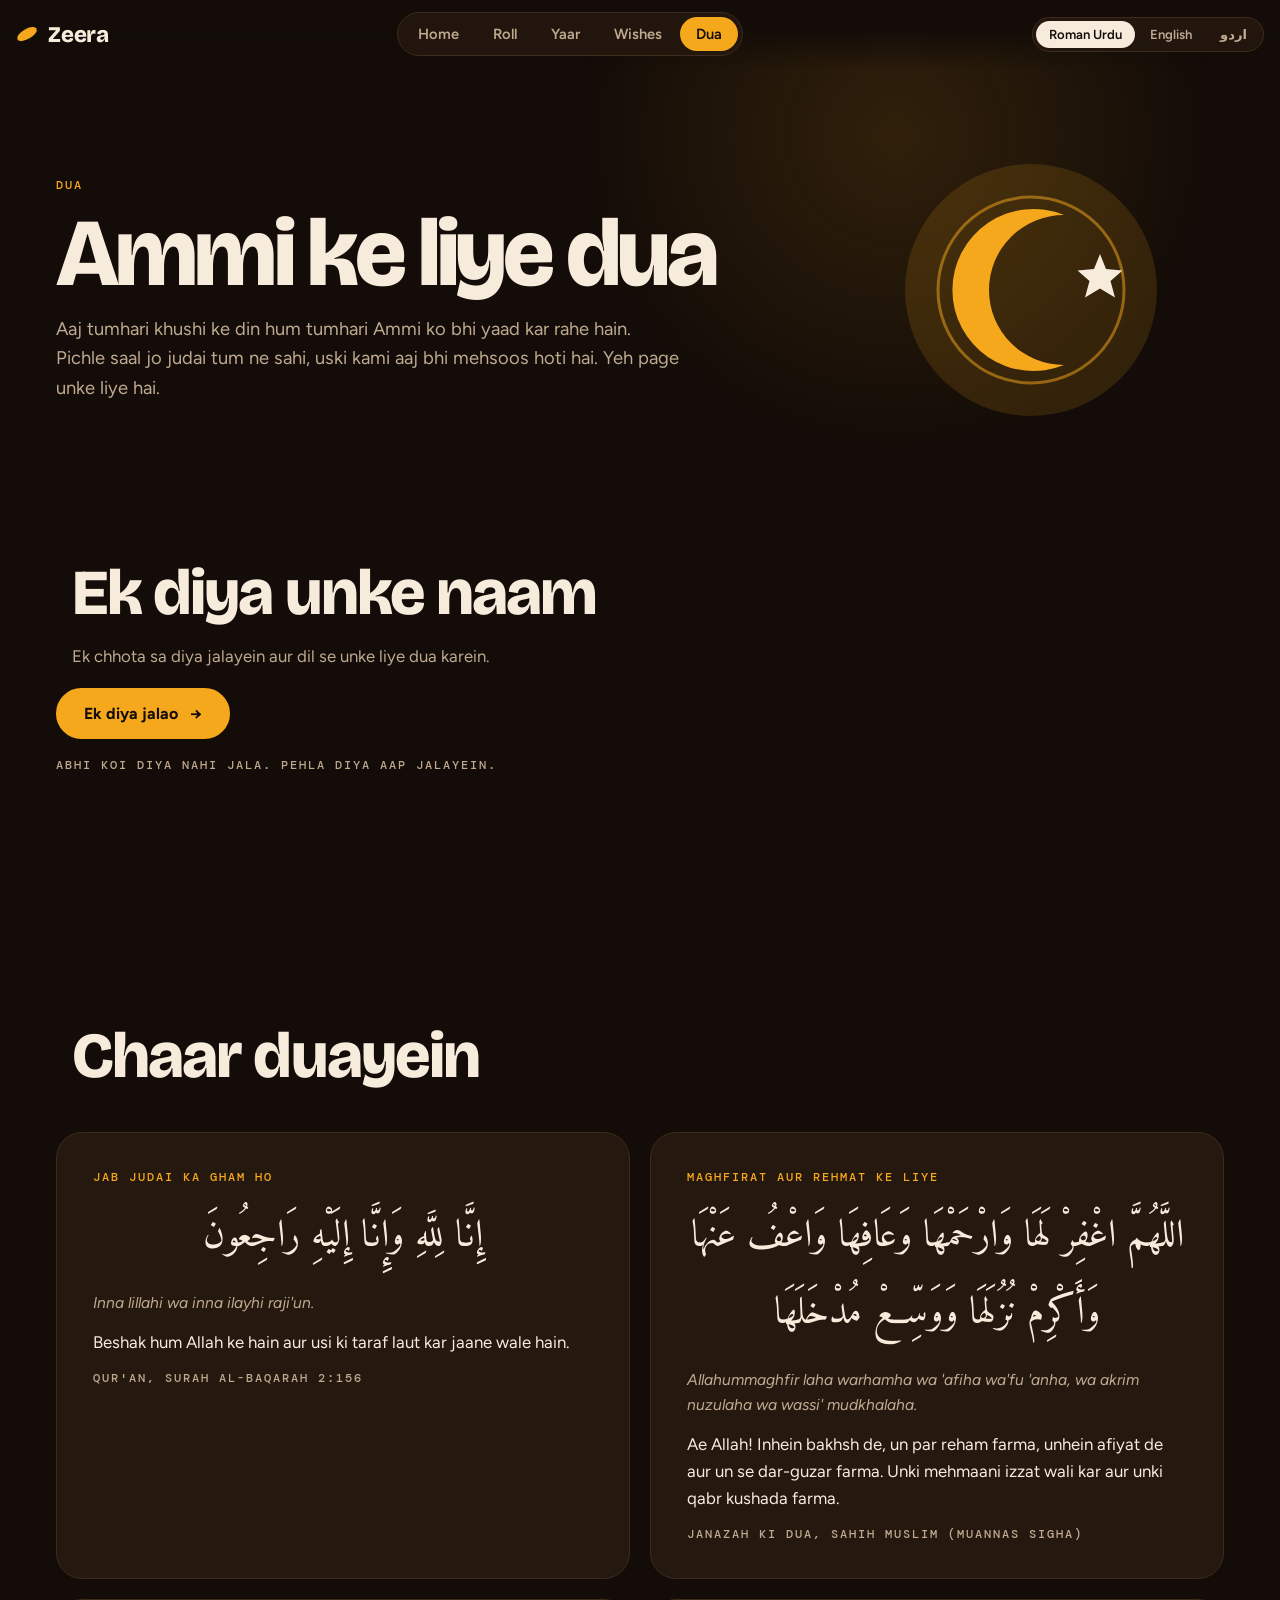
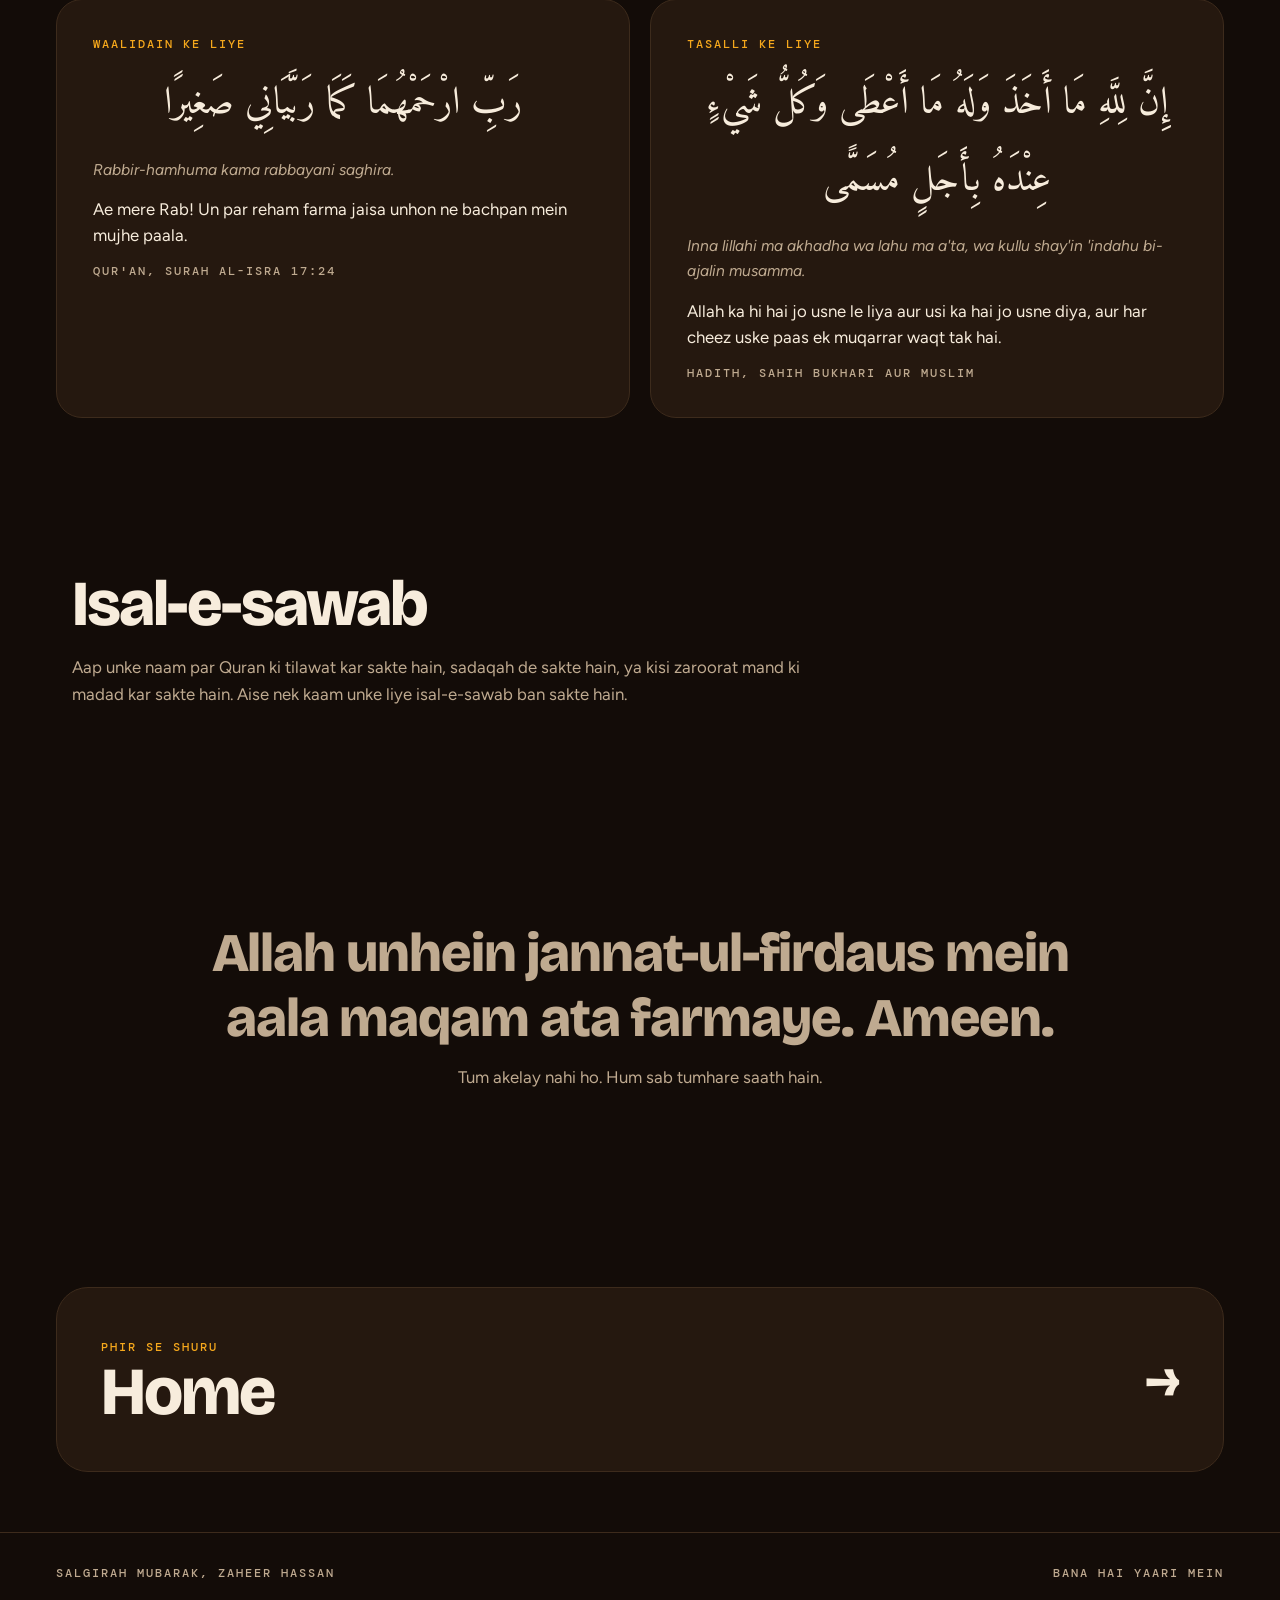
==== dua.html @ 8471dfb6 "initial commit" ====
<!doctype html>
<html lang="ur-Latn" dir="ltr">
<head>
<meta charset="utf-8">
<meta name="viewport" content="width=device-width, initial-scale=1, viewport-fit=cover">
<title>A Prayer for Ammi | Zeera Birthday</title>
<link rel="stylesheet" href="https://fonts.googleapis.com/css2?family=Amiri:wght@400;700&family=Bricolage+Grotesque:wght@500;700;800&family=Caveat:wght@500;700&family=DM+Mono:wght@400;500&family=Figtree:wght@400;500;700&family=Noto+Nastaliq+Urdu:wght@400;500;700&display=swap">
<link rel="stylesheet" href="style.css">
</head>
<body>
<div class="page"><div class="glow" aria-hidden="true"></div><div class="curtain" aria-hidden="true"><i class="bar b1" style="--k:0"></i><i class="bar b2" style="--k:1"></i><i class="bar b3" style="--k:2"></i><i class="bar b4" style="--k:3"></i></div><header class="nav"><a class="brand" href="index.html"><i class="seed"></i><span data-i18n="brand">Zeera</span></a><nav class="links" aria-label="Pages"><a href="index.html" data-i18n="n.home">Home</a><a href="gallery.html" data-i18n="n.roll">Roll</a><a href="yaar.html" data-i18n="n.yaar">Yaar</a><a href="wishes.html" data-i18n="n.wishes">Wishes</a><a href="dua.html" aria-current="page" data-i18n="n.dua">Dua</a></nav><div class="lang" role="group" aria-label="Language"><button type="button" data-lang="rm" aria-pressed="true">Roman Urdu</button><button type="button" data-lang="en" aria-pressed="false">English</button><button type="button" data-lang="ur" lang="ur" aria-pressed="false">اردو</button></div></header>
<main>
<div class="in">
  <div class="phead"><div class="dua-head">
    <div class="dua-text">
      <span class="mono kicker fu" data-i18n="d.kicker" style="--d:0">Dua</span><h1 class="title" data-i18n="d.title" data-split>Ammi ke liye dua</h1><p class="lede fu" data-i18n="d.lede" style="--d:400">Aaj tumhari khushi ke din hum tumhari Ammi ko bhi yaad kar rahe hain. Pichle saal jo judai tum ne sahi, uski kami aaj bhi mehsoos hoti hai. Yeh page unke liye hai.</p>
    </div>
    <svg class="dua-art" viewBox="0 0 200 200" aria-hidden="true"><circle class="halo" cx="100" cy="100" r="84" fill="rgba(246,168,28,.14)"/><circle cx="100" cy="100" r="62" fill="none" stroke="#f6a81c" stroke-width="2" opacity=".5"/><path d="M122 50 A54 54 0 1 0 122 150 A42 42 0 1 1 122 50 Z" fill="#f6a81c"/><path d="M146 76 l4 10 11 1 -8 7 3 11 -10 -6 -10 6 3 -11 -8 -7 11 -1z" fill="#f7ecdc"/></svg>
  </div></div>
</div>

<section class="sec"><div class="in">
  <div class="light-box">
    <h2 class="h2 rv" data-i18n="d.lh">Ek diya unke naam</h2><p data-i18n="d.lp" class="rv">Ek chhota sa diya jalayein aur dil se unke liye dua karein.</p>
    <button class="btn pri" id="diyaBtn" type="button" data-magnet><span data-i18n="d.btn">Ek diya jalao</span> <span class="arr">&rarr;</span></button>
    <p class="mono dcount" id="diyaCount" aria-live="polite">Abhi koi diya nahi jala. Pehla diya aap jalayein.</p>
    <div class="diyas" id="diyas"></div>
  </div>
</div></section>

<section class="sec"><div class="in">
  <div class="sec-head"><h2 class="h2 rv" data-i18n="d.dh">Chaar duayein</h2></div>
  <div class="dgrid"><article class="dcard rv"><span class="mono kicker" data-i18n="d.c1t">Jab judai ka gham ho</span><p class="arabic" lang="ar" dir="rtl">إِنَّا لِلَّهِ وَإِنَّا إِلَيْهِ رَاجِعُونَ</p><p class="translit">Inna lillahi wa inna ilayhi raji'un.</p><p class="meaning" data-i18n="d.c1m">Beshak hum Allah ke hain aur usi ki taraf laut kar jaane wale hain.</p><span class="mono src" data-i18n="d.c1s">Qur'an, Surah al-Baqarah 2:156</span></article><article class="dcard rv"><span class="mono kicker" data-i18n="d.c2t">Maghfirat aur rehmat ke liye</span><p class="arabic" lang="ar" dir="rtl">اللَّهُمَّ اغْفِرْ لَهَا وَارْحَمْهَا وَعَافِهَا وَاعْفُ عَنْهَا وَأَكْرِمْ نُزُلَهَا وَوَسِّعْ مُدْخَلَهَا</p><p class="translit">Allahummaghfir laha warhamha wa 'afiha wa'fu 'anha, wa akrim nuzulaha wa wassi' mudkhalaha.</p><p class="meaning" data-i18n="d.c2m">Ae Allah! Inhein bakhsh de, un par reham farma, unhein afiyat de aur un se dar-guzar farma. Unki mehmaani izzat wali kar aur unki qabr kushada farma.</p><span class="mono src" data-i18n="d.c2s">Janazah ki dua, Sahih Muslim (muannas sigha)</span></article><article class="dcard rv"><span class="mono kicker" data-i18n="d.c3t">Waalidain ke liye</span><p class="arabic" lang="ar" dir="rtl">رَبِّ ارْحَمْهُمَا كَمَا رَبَّيَانِي صَغِيرًا</p><p class="translit">Rabbir-hamhuma kama rabbayani saghira.</p><p class="meaning" data-i18n="d.c3m">Ae mere Rab! Un par reham farma jaisa unhon ne bachpan mein mujhe paala.</p><span class="mono src" data-i18n="d.c3s">Qur'an, Surah al-Isra 17:24</span></article><article class="dcard rv"><span class="mono kicker" data-i18n="d.c4t">Tasalli ke liye</span><p class="arabic" lang="ar" dir="rtl">إِنَّ لِلَّهِ مَا أَخَذَ وَلَهُ مَا أَعْطَى وَكُلُّ شَيْءٍ عِنْدَهُ بِأَجَلٍ مُسَمًّى</p><p class="translit">Inna lillahi ma akhadha wa lahu ma a'ta, wa kullu shay'in 'indahu bi-ajalin musamma.</p><p class="meaning" data-i18n="d.c4m">Allah ka hi hai jo usne le liya aur usi ka hai jo usne diya, aur har cheez uske paas ek muqarrar waqt tak hai.</p><span class="mono src" data-i18n="d.c4s">Hadith, Sahih Bukhari aur Muslim</span></article></div>
</div></section>

<section class="sec"><div class="in">
  <div class="light-box"><h2 class="h2 rv" data-i18n="d.ih">Isal-e-sawab</h2><p class="rv" data-i18n="d.ip">Aap unke naam par Quran ki tilawat kar sakte hain, sadaqah de sakte hain, ya kisi zaroorat mand ki madad kar sakte hain. Aise nek kaam unke liye isal-e-sawab ban sakte hain.</p></div>
</div></section>

<section class="sec"><div class="in"><div class="closing rv"><p class="big2" data-i18n="d.final">Allah unhein jannat-ul-firdaus mein aala maqam ata farmaye. Ameen.</p><p data-i18n="d.alone">Tum akelay nahi ho. Hum sab tumhare saath hain.</p></div></div></section>
<div class="in"><a class="next rv" href="index.html"><span><span class="mono" data-i18n="next.again">Phir se shuru</span><b data-i18n="n.home">Home</b></span><i aria-hidden="true">&rarr;</i></a></div>
</main>
<footer class="foot"><div class="in mono"><span data-i18n="foot.l">Salgirah mubarak, Zaheer Hassan</span><span data-i18n="foot.r">Bana hai yaari mein</span></div></footer></div>
<script src="i18n.js"></script>
<script src="script.js"></script>
</body>
</html>
---- style.css ----
/* Zeera birthday site. Concept: a spice-market night (Zeera means cumin).
   Espresso ground, turmeric and chili accents, mehraab arch frames, polaroid prints. */
:root{
  --ink:#130c08; --card:#25180f; --line:#3d2b1c;
  --text:#f7ecdc; --muted:#bfaa90;
  --turmeric:#f6a81c; --chili:#d93a22; --cardamom:#5fae7e; --paper:#f7efe0; --paper-ink:#2b1d12;
  --display:"Bricolage Grotesque","Arial Black",system-ui,sans-serif;
  --body:"Figtree",system-ui,-apple-system,"Segoe UI",sans-serif;
  --hand:"Caveat","Segoe Script","Bradley Hand",cursive;
  --mono:"DM Mono",ui-monospace,Menlo,Consolas,monospace;
  --ease:cubic-bezier(.2,.8,.2,1);
  color-scheme:dark;
}
*,*::before,*::after{box-sizing:border-box}
html{background:var(--ink);scroll-behavior:smooth}
body{margin:0;background:var(--ink);color:var(--text);font:400 1.05rem/1.6 var(--body);overflow-x:clip;-webkit-font-smoothing:antialiased}
[hidden]{display:none!important}
img{display:block;max-width:100%;height:auto}
a{color:inherit;text-decoration:none}
h1,h2,h3,p{margin:0}
button{font:inherit;color:inherit}
:focus-visible{outline:3px solid var(--turmeric);outline-offset:3px;border-radius:6px}
::selection{background:var(--turmeric);color:var(--ink)}

.page{position:relative}
.in{width:100%;max-width:1200px;margin-inline:auto;padding-left:max(16px,env(safe-area-inset-left,0px));padding-right:max(16px,env(safe-area-inset-right,0px))}
.glow{position:fixed;inset:0;z-index:0;pointer-events:none;background:radial-gradient(520px circle at var(--mx,70%) var(--my,15%),rgba(246,168,28,.13),transparent 62%)}
main,.nav,.foot{position:relative;z-index:1}
.mono{font:500 .78rem var(--mono);letter-spacing:.16em;text-transform:uppercase}
.kicker{color:var(--turmeric)}

/* page curtain */
.curtain{position:fixed;inset:0;z-index:200;display:flex;pointer-events:none}
.curtain .bar{flex:1;height:100%;transform-origin:50% 0;animation:cOut .75s cubic-bezier(.7,0,.2,1) both;animation-delay:calc(var(--k)*70ms)}
.bar.b1{background:var(--turmeric)}.bar.b2{background:var(--chili)}.bar.b3{background:var(--card)}.bar.b4{background:var(--turmeric)}
.curtain.leaving{pointer-events:auto}
.curtain.leaving .bar{transform-origin:50% 100%;animation:cIn .45s cubic-bezier(.7,0,.2,1) both;animation-delay:calc(var(--k)*60ms)}
@keyframes cOut{from{transform:scaleY(1)}to{transform:scaleY(0)}}
@keyframes cIn{from{transform:scaleY(0)}to{transform:scaleY(1)}}

/* nav */
.nav{position:fixed;top:0;left:0;right:0;z-index:40;display:flex;justify-content:space-between;align-items:center;gap:12px;
  padding:calc(12px + env(safe-area-inset-top,0px)) max(16px,env(safe-area-inset-right,0px)) 12px max(16px,env(safe-area-inset-left,0px));
  background:linear-gradient(var(--ink) 40%,rgba(19,12,8,0))}
.brand{display:inline-flex;align-items:center;gap:10px;font:800 1.4rem var(--display);letter-spacing:-.01em}
.brand .seed{width:22px;height:10px;border-radius:50%;background:var(--turmeric);rotate:-30deg;display:block;transition:rotate .5s var(--ease)}
.brand:hover .seed{rotate:150deg}
.links{display:flex;gap:2px;padding:4px;border-radius:999px;background:rgba(37,24,15,.85);border:1px solid var(--line);backdrop-filter:blur(10px)}
.links a{padding:8px 16px;border-radius:999px;font:600 .92rem var(--body);color:var(--muted);transition:background .25s,color .25s}
.links a:hover{color:var(--text)}
.links a[aria-current="page"]{background:var(--turmeric);color:var(--ink)}
main{padding-top:92px}

/* split letters */
.l{display:inline-block;animation:drop 1s cubic-bezier(.3,1.5,.5,1) both;animation-delay:calc(.45s + var(--i)*.07s)}
.w{display:inline-block;white-space:nowrap}
.l:hover{animation:jump .5s var(--ease)}
@keyframes drop{0%{opacity:0;translate:0 -110%;rotate:-16deg}100%{opacity:1;translate:0 0;rotate:0deg}}
@keyframes jump{0%,100%{translate:0 0}40%{translate:0 -14%;rotate:-4deg}}
.fu{animation:fu .9s var(--ease) both;animation-delay:calc(var(--d,0)*1ms + 650ms)}
@keyframes fu{from{opacity:0;translate:0 26px}to{opacity:1;translate:0 0}}

/* scroll reveal (only active once script.js has run) */
.js-on .rv{opacity:0;translate:0 44px;transition:opacity .8s var(--ease) calc(var(--i,0)*80ms),translate .9s var(--ease) calc(var(--i,0)*80ms),scale .35s var(--ease),rotate .35s var(--ease),box-shadow .35s}
.js-on .rv.in{opacity:1;translate:0 0}

/* buttons */
.btn{display:inline-flex;align-items:center;gap:12px;padding:14px 26px;border-radius:999px;border:2px solid var(--turmeric);font:700 1rem var(--body);cursor:pointer;
  transition:background .25s,color .25s,border-color .25s,translate .3s var(--ease)}
.btn.pri{background:var(--turmeric);color:var(--ink)}
.btn.pri:hover{background:var(--text);border-color:var(--text)}
.btn.sec{background:transparent;color:var(--turmeric)}
.btn.sec:hover{background:var(--turmeric);color:var(--ink)}
.btn .arr{display:inline-block;transition:translate .25s var(--ease)}
.btn:hover .arr{translate:6px 0}
.btn:active{scale:.96}
.row{display:flex;flex-wrap:wrap;gap:14px}

/* hero */
.hero{position:relative;overflow:hidden;padding-block:clamp(16px,4vw,48px) clamp(48px,8vw,100px)}
#seeds{position:absolute;inset:0;width:100%;height:100%;pointer-events:none;z-index:0}
.hero-grid{position:relative;z-index:1;display:grid;grid-template-columns:minmax(0,1.2fr) minmax(0,.8fr);gap:clamp(28px,4vw,64px);align-items:center}
.hero-text{container-type:inline-size;display:flex;flex-direction:column;gap:22px;min-width:0}
.pre{display:block;color:var(--turmeric);font:500 clamp(.85rem,2.4vw,1.2rem) var(--mono);letter-spacing:.3em;text-transform:uppercase}
.big{display:block;font:800 clamp(4rem,16vw,10rem)/.86 var(--display);font-size:min(30cqw,12.5rem);letter-spacing:-.04em;margin-top:10px}
.lede{max-width:46ch;font-size:1.15rem;color:var(--text)}
.lede b{color:var(--turmeric);font-weight:700}

.arch-wrap{position:relative;width:100%;max-width:460px;justify-self:center}
.tilt{transition:transform .25s ease-out;will-change:transform}
.arch{position:relative;aspect-ratio:3/4;overflow:hidden;border:3px solid var(--turmeric);border-radius:999px 999px 26px 26px;background:var(--card);
  box-shadow:0 40px 90px rgba(0,0,0,.55);animation:archIn 1.2s var(--ease) .35s both}
.arch img{width:100%;height:100%;object-fit:cover;animation:zoomOut 2s var(--ease) .35s both}
@keyframes archIn{from{clip-path:inset(100% 0 0 0 round 999px 999px 26px 26px)}to{clip-path:inset(0 0 0 0 round 999px 999px 26px 26px)}}
@keyframes zoomOut{from{scale:1.3}to{scale:1}}
.badge{position:absolute;left:-7%;bottom:7%;width:34%;aspect-ratio:1;animation:fu 1s var(--ease) 1.2s both}
.badge .ring{width:100%;height:100%;animation:spin 16s linear infinite}
.badge .z{position:absolute;inset:0;display:grid;place-items:center;font:800 2.1rem var(--display);color:var(--turmeric)}
@keyframes spin{to{rotate:360deg}}

/* marquee tapes */
.tapes{position:relative;padding-block:clamp(28px,5vw,60px);overflow:hidden}
.tape{width:112%;margin-left:-6%;overflow:hidden;border-block:2px solid var(--ink)}
.tape.t1{background:var(--turmeric);color:var(--ink);rotate:-2.2deg}
.tape.t2{background:var(--chili);color:var(--text);rotate:1.6deg;margin-top:-34px}
.track{display:flex;width:max-content;animation:marq 32s linear infinite}
.tape.t2 .track{animation-direction:reverse;animation-duration:38s}
.track span{padding:.45em 1.1em;white-space:nowrap;font:800 clamp(1.3rem,4vw,2.5rem) var(--display)}
@keyframes marq{to{translate:-50% 0}}

/* statement */
.statement{padding-block:clamp(40px,8vw,110px)}
.wfill{font:700 clamp(1.9rem,5.4vw,4rem)/1.12 var(--display);letter-spacing:-.02em;max-width:22em;text-wrap:balance}
.wfill .wd{color:rgba(247,236,220,.18);transition:color .35s}
.wfill .wd.on{color:var(--text)}
.wfill .wd.hot.on{color:var(--turmeric)}

/* tour cards */
.sec{padding-block:clamp(36px,6vw,80px)}
.h2{font:800 clamp(2.2rem,6vw,4rem)/1 var(--display);letter-spacing:-.03em}
.sec-head{display:flex;flex-direction:column;gap:12px;margin-bottom:clamp(24px,4vw,44px)}
.tgrid{display:grid;grid-template-columns:repeat(auto-fit,minmax(min(100%,300px),1fr));gap:20px}
.tcard{position:relative;display:flex;flex-direction:column;justify-content:flex-end;gap:6px;min-height:400px;padding:26px;border-radius:30px;background:var(--card);border:1px solid var(--line);overflow:hidden;isolation:isolate;transition:border-color .3s,translate .5s var(--ease)}
.tcard:hover{translate:0 -8px;border-color:var(--turmeric)}
.tcard h3{font:800 2.1rem/1 var(--display);letter-spacing:-.02em}
.tcard p{color:var(--muted)}
.tcard .go{margin-top:10px;color:var(--turmeric);font:700 .95rem var(--body)}
.stack{position:absolute;top:24px;left:24px;right:24px;height:220px;z-index:-1}
.stack img{position:absolute;width:44%;aspect-ratio:3/4;object-fit:cover;border:6px solid var(--paper);border-radius:3px;box-shadow:0 14px 30px rgba(0,0,0,.45);transition:rotate .6s var(--ease),translate .6s var(--ease)}
.stack img:nth-child(1){left:4%;top:0;rotate:-8deg}
.stack img:nth-child(2){left:30%;top:16px;rotate:4deg}
.stack img:nth-child(3){right:2%;top:2px;rotate:11deg}
.tcard:hover .stack img:nth-child(1){rotate:-15deg;translate:-14px -6px}
.tcard:hover .stack img:nth-child(2){rotate:0deg;translate:0 -12px}
.tcard:hover .stack img:nth-child(3){rotate:18deg;translate:14px 0}
.flamebig{position:absolute;top:18px;left:50%;translate:-50% 0;width:150px;z-index:-1}

/* flame (shared) */
.flame{transform-box:fill-box;transform-origin:50% 100%;animation:flick .6s ease-in-out infinite;animation-delay:calc(var(--k,0)*-.13s);transition:opacity .35s,scale .35s}
@keyframes flick{0%,100%{transform:scale(1,1) rotate(-2deg)}50%{transform:scale(.9,1.1) rotate(2deg)}}

/* page header (inner pages) */
.phead{padding-block:clamp(16px,4vw,48px) clamp(24px,4vw,44px);display:flex;flex-direction:column;gap:18px}
.title{font:800 clamp(3.2rem,13vw,9rem)/.9 var(--display);letter-spacing:-.04em}
.title em{font-style:normal;color:var(--turmeric)}
.phead .lede{max-width:52ch;color:var(--muted)}

/* gallery */
.chips{display:flex;flex-wrap:wrap;gap:10px;margin-bottom:clamp(24px,4vw,40px)}
.chip{padding:10px 20px;border-radius:999px;border:2px solid var(--line);background:transparent;cursor:pointer;font:600 .95rem var(--body);color:var(--muted);transition:background .25s,color .25s,border-color .25s,scale .2s}
.chip:hover{border-color:var(--turmeric);color:var(--text)}
.chip[aria-pressed="true"]{background:var(--turmeric);border-color:var(--turmeric);color:var(--ink)}
.chip:active{scale:.95}
.chip small{font:500 .75rem var(--mono);opacity:.7;margin-left:6px}
.roll{column-width:260px;column-gap:26px}
.polaroid{position:relative;display:block;break-inside:avoid;margin:0 0 30px;padding:12px 12px 6px;background:var(--paper);color:var(--paper-ink);border-radius:4px;rotate:var(--r,0deg);box-shadow:0 18px 40px rgba(0,0,0,.45);cursor:zoom-in}
.polaroid::before{content:"";position:absolute;top:-12px;left:50%;width:74px;height:24px;margin-left:-37px;background:rgba(246,168,28,.8);rotate:-3deg}
.polaroid:hover{scale:1.045;rotate:0deg;z-index:3;box-shadow:0 30px 60px rgba(0,0,0,.6)}
.polaroid .open{display:block;width:100%;padding:0;border:0;background:none;cursor:zoom-in}
.polaroid img{width:100%;height:auto;border-radius:2px;background:var(--card)}
.polaroid figcaption{font:700 1.5rem/1.1 var(--hand);padding:10px 4px 8px;color:var(--paper-ink)}
.polaroid.pop{animation:pop .55s var(--ease) both}
@keyframes pop{from{opacity:0;scale:.9}to{opacity:1;scale:1}}

/* lightbox */
.lb{position:fixed;inset:0;z-index:150;display:grid;grid-template-rows:minmax(0,1fr) auto;gap:14px;
  padding:max(64px,calc(env(safe-area-inset-top,0px) + 56px)) max(16px,env(safe-area-inset-right,0px)) max(16px,env(safe-area-inset-bottom,0px)) max(16px,env(safe-area-inset-left,0px));
  background:rgba(10,6,4,.95);backdrop-filter:blur(10px);opacity:0;visibility:hidden;transition:opacity .3s,visibility .3s}
.lb.open{opacity:1;visibility:visible}
.lb-x{position:absolute;z-index:3;top:max(14px,env(safe-area-inset-top,0px));right:max(14px,env(safe-area-inset-right,0px));width:48px;height:48px;border-radius:50%;border:2px solid var(--turmeric);background:var(--turmeric);color:var(--ink);cursor:pointer;display:grid;place-items:center;transition:rotate .3s var(--ease),scale .2s}
.lb-x:hover{rotate:90deg;scale:1.08}
.lb-stage{display:flex;align-items:center;justify-content:center;min-height:0;min-width:0}
.lb-stage img{max-width:100%;max-height:100%;object-fit:contain;border:10px solid var(--paper);border-radius:4px;box-shadow:0 30px 80px rgba(0,0,0,.6);scale:.94;transition:scale .4s var(--ease),opacity .25s}
.lb.open .lb-stage img{scale:1}
.lb-stage img.swap{opacity:0}
.lb-bar{display:flex;align-items:center;justify-content:space-between;gap:16px}
.lb-bar p{flex:1;text-align:center;font:700 1.6rem/1.1 var(--hand);min-width:0}
.lb-nav{width:48px;height:48px;border-radius:50%;border:2px solid var(--line);background:var(--card);cursor:pointer;display:grid;place-items:center;flex:none;transition:border-color .2s,background .2s}
.lb-nav:hover{border-color:var(--turmeric);background:var(--line)}
.lb-count{position:absolute;top:max(26px,calc(env(safe-area-inset-top,0px) + 12px));left:max(16px,env(safe-area-inset-left,0px));color:var(--muted)}
body.lb-open{overflow:hidden}

/* yaar page */
.scrap{display:grid;grid-template-columns:minmax(0,1fr) minmax(0,1fr);gap:clamp(24px,5vw,72px);align-items:center;padding-block:clamp(20px,4vw,48px)}
.scrap:nth-of-type(even) .scrap-ph{order:2}
.scrap-ph{max-width:520px;width:100%;justify-self:center}
.scrap-ph.polaroid{margin:0}
.scrap-tx{display:flex;flex-direction:column;gap:12px}
.scrap-tx h3{font:800 clamp(1.8rem,4vw,2.8rem)/1 var(--display);letter-spacing:-.03em}
.scrap-tx p{color:var(--muted);max-width:40ch}
.paper{position:relative;max-width:760px;margin-inline:auto;padding:clamp(26px,5vw,60px);background:var(--paper);color:var(--paper-ink);border-radius:6px;rotate:-1deg;box-shadow:0 30px 70px rgba(0,0,0,.5);
  font:600 clamp(1.45rem,3.2vw,1.95rem)/1.4 var(--hand);display:flex;flex-direction:column;gap:14px}
.paper::before,.paper::after{content:"";position:absolute;top:-14px;width:90px;height:28px;background:rgba(246,168,28,.8)}
.paper::before{left:8%;rotate:-5deg}.paper::after{right:8%;rotate:4deg}
.paper .sign{font:700 2.4rem var(--hand);color:var(--chili)}
.idc{position:relative;overflow:hidden;display:grid;grid-template-columns:minmax(0,190px) minmax(0,1fr);gap:clamp(18px,3vw,32px);max-width:760px;padding:clamp(18px,3vw,28px);border-radius:26px;background:linear-gradient(135deg,var(--card),#3a2512);border:1px solid var(--line)}
.idc::after{content:"";position:absolute;inset:0;background:linear-gradient(110deg,transparent 35%,rgba(246,168,28,.2) 50%,transparent 65%);translate:-110% 0;animation:shine 4.5s ease-in-out infinite;pointer-events:none}
@keyframes shine{0%,55%{translate:-110% 0}100%{translate:110% 0}}
.idc .id-ph{aspect-ratio:3/4;border-radius:999px 999px 14px 14px;overflow:hidden;border:2px solid var(--turmeric)}
.idc .id-ph img{width:100%;height:100%;object-fit:cover}
.idc h3{font:800 1.9rem/1 var(--display);letter-spacing:-.02em;margin-bottom:12px}
.idc dl{margin:0;display:grid;gap:10px}
.idc dl div{display:grid;grid-template-columns:minmax(0,130px) minmax(0,1fr);gap:12px;padding-bottom:10px;border-bottom:1px solid var(--line)}
.idc dt{color:var(--muted);align-self:center}
.idc dd{margin:0}

/* wishes page */
.cakegrid{display:grid;grid-template-columns:minmax(0,1fr) minmax(0,1fr);gap:clamp(24px,5vw,64px);align-items:center;padding-block:clamp(16px,4vw,48px) clamp(40px,6vw,80px)}
.cakegrid .txt{display:flex;flex-direction:column;gap:22px;min-width:0}
.msg{min-height:3.4em;font:700 clamp(1.5rem,3.4vw,2.3rem)/1.15 var(--display);letter-spacing:-.02em;color:var(--turmeric)}
.msg.pop{animation:msgPop .7s cubic-bezier(.3,1.6,.5,1) both}
@keyframes msgPop{from{opacity:0;scale:.7}to{opacity:1;scale:1}}
.cake{width:100%;max-width:520px;justify-self:center;animation:bob 4.5s ease-in-out infinite;cursor:pointer;overflow:visible}
@keyframes bob{0%,100%{translate:0 0}50%{translate:0 -10px}}
.cake .smoke{opacity:0;stroke-dasharray:60;stroke-dashoffset:60}
.cake.out .flame{opacity:0;scale:.1;animation-play-state:paused}
.cake.out .smoke{animation:smoke 2.2s ease-out forwards;animation-delay:calc(var(--k)*90ms)}
@keyframes smoke{0%{opacity:.8;stroke-dashoffset:60;translate:0 0}100%{opacity:0;stroke-dashoffset:0;translate:0 -34px}}
.wgrid{display:grid;grid-template-columns:repeat(auto-fit,minmax(min(100%,250px),1fr));gap:18px}
.wcard{display:flex;align-items:flex-end;min-height:180px;padding:24px;border-radius:24px;font:700 1.2rem/1.35 var(--body);transition:translate .4s var(--ease),rotate .4s var(--ease),box-shadow .4s}
.wcard:nth-child(3n+1){background:var(--turmeric);color:var(--ink)}
.wcard:nth-child(3n+2){background:var(--chili);color:#fff}
.wcard:nth-child(3n){background:var(--card);border:1px solid var(--line)}
.wcard:hover{translate:0 -8px;rotate:-1.4deg;box-shadow:0 20px 40px rgba(0,0,0,.4)}
#confetti{position:fixed;inset:0;width:100%;height:100%;z-index:90;pointer-events:none}

/* next + footer */
.next{position:relative;display:flex;align-items:center;justify-content:space-between;gap:20px;margin-block:clamp(28px,5vw,60px);padding:clamp(24px,4vw,44px);border-radius:32px;background:var(--card);border:1px solid var(--line);overflow:hidden;isolation:isolate}
.next::before{content:"";position:absolute;inset:0;background:var(--turmeric);translate:-101% 0;transition:translate .55s var(--ease);z-index:-1}
.next:hover::before{translate:0 0}
.next:hover{color:var(--ink);border-color:var(--turmeric)}
.next:hover .mono{color:var(--ink)}
.next .mono{color:var(--turmeric);transition:color .3s}
.next b{display:block;font:800 clamp(2rem,6vw,4.2rem)/1 var(--display);letter-spacing:-.03em}
.next i{font:normal 800 clamp(2rem,5vw,3.4rem) var(--display);transition:translate .4s var(--ease)}
.next:hover i{translate:10px 0}
.foot{padding-block:32px 40px;border-top:1px solid var(--line);color:var(--muted)}
.foot .in{display:flex;flex-wrap:wrap;justify-content:space-between;gap:10px 24px}

@media (max-width:820px){
  .hero-grid,.cakegrid,.scrap{grid-template-columns:minmax(0,1fr)}
  .scrap:nth-of-type(even) .scrap-ph{order:0}
  .arch-wrap{max-width:340px}
  .idc{grid-template-columns:minmax(0,1fr)}
  .idc .id-ph{max-width:200px}
}
@media (max-width:600px){
  .brand{font-size:1.15rem}
  .links a{padding:8px 11px;font-size:.84rem}
  .roll{column-width:auto;columns:2;column-gap:14px}
  .polaroid{padding:8px 8px 4px;margin-bottom:22px}
  .polaroid figcaption{font-size:1.15rem}
  .idc dl div{grid-template-columns:minmax(0,1fr);gap:2px}
}
@media (prefers-reduced-motion:reduce){
  *,*::before,*::after{animation-duration:.01ms!important;animation-iteration-count:1!important;transition-duration:.01ms!important;scroll-behavior:auto!important}
  .track,.flame,.cake,.badge .ring,.idc::after{animation:none!important}
  .js-on .rv{opacity:1;translate:0 0}
}

/* ===== v2 overrides: grid gallery, language switch, Urdu (RTL), dua page ===== */

/* gallery: real grid (multi-column broke rotated cards in some browsers) */
.roll{display:grid;columns:auto;column-width:auto;column-gap:26px;grid-template-columns:repeat(auto-fill,minmax(250px,1fr));grid-auto-flow:dense;gap:38px 26px;align-items:start}
.polaroid{margin:0;break-inside:auto}
.polaroid img{aspect-ratio:3/4;object-fit:cover;object-position:50% 25%}
.polaroid[data-kind="yaar"]{grid-column:span 2}
.polaroid[data-kind="yaar"] img{aspect-ratio:auto;object-position:center}
.scrap-ph img{aspect-ratio:auto;object-position:center}

/* nav with language switch */
.nav{flex-wrap:wrap}
.nav .links{margin-inline:auto}
.lang{display:flex;gap:2px;padding:3px;border-radius:999px;border:1px solid var(--line);background:rgba(37,24,15,.85)}
.lang button{padding:6px 13px;border-radius:999px;border:0;background:transparent;color:var(--muted);cursor:pointer;font:600 .82rem var(--body);transition:background .25s,color .25s}
.lang button:hover{color:var(--text)}
.lang button[aria-pressed="true"]{background:var(--text);color:var(--ink)}
@media (max-width:900px){
  .nav{row-gap:8px}
  .brand{order:1}
  .lang{order:2;margin-inline-start:auto}
  .nav .links{order:3;width:100%;margin:0;justify-content:space-between}
  .nav .links a{flex:1;text-align:center;padding:8px 4px;font-size:.88rem}
  main{padding-top:128px}
}
@media (max-width:600px){
  .roll{display:grid;columns:auto;grid-template-columns:repeat(2,minmax(0,1fr));gap:26px 14px}
  .polaroid{margin:0}
}

/* lightbox stays left-to-right so arrows and swipe never flip */
.lb{direction:ltr}
.lb-bar p{unicode-bidi:plaintext}
.tapes{direction:ltr}

/* RTL arrows */
html[dir="rtl"] .btn .arr,html[dir="rtl"] .next i{scale:-1 1}
html[dir="rtl"] .btn:hover .arr{translate:-6px 0}
html[dir="rtl"] .next:hover i{translate:-10px 0}
html[dir="rtl"] .next::before{translate:101% 0}
html[dir="rtl"] .next:hover::before{translate:0 0}

/* Urdu typography (Nastaliq needs open line-height and no letter-spacing) */
html[data-lang="ur"]{--display:"Noto Nastaliq Urdu","Jameel Noori Nastaleeq","Noto Naskh Arabic",serif;--body:"Noto Nastaliq Urdu","Jameel Noori Nastaleeq","Noto Naskh Arabic",serif;--hand:"Noto Nastaliq Urdu","Jameel Noori Nastaleeq",serif;--mono:"Noto Nastaliq Urdu","Jameel Noori Nastaleeq",serif}
html[data-lang="ur"] *{letter-spacing:0!important}
html[data-lang="ur"] .mono,html[data-lang="ur"] .pre{text-transform:none}
html[data-lang="ur"] body{font-size:1.1rem;line-height:2.1}
html[data-lang="ur"] .mono{font-size:.95rem}
html[data-lang="ur"] .big{line-height:1.55;font-size:min(26cqw,10rem)}
html[data-lang="ur"] .title{line-height:1.7;font-size:clamp(2.6rem,10vw,6.5rem)}
html[data-lang="ur"] .h2{line-height:1.8;font-size:clamp(1.9rem,5vw,3.2rem)}
html[data-lang="ur"] .tcard h3,html[data-lang="ur"] .scrap-tx h3,html[data-lang="ur"] .idc h3{line-height:1.8;font-size:1.7rem}
html[data-lang="ur"] .next b{line-height:1.7;font-size:clamp(1.8rem,5vw,3.2rem)}
html[data-lang="ur"] .msg{line-height:1.9;font-size:clamp(1.3rem,3vw,2rem)}
html[data-lang="ur"] .wfill{line-height:1.9;font-size:clamp(1.6rem,4.6vw,3.2rem)}
html[data-lang="ur"] .lede{line-height:2.1;font-size:1.15rem}
html[data-lang="ur"] .wcard{line-height:2;font-size:1.05rem}
html[data-lang="ur"] .paper{line-height:2.2;font-size:clamp(1.2rem,2.6vw,1.5rem)}
html[data-lang="ur"] .paper .sign{line-height:1.8;font-size:1.8rem}
html[data-lang="ur"] .polaroid figcaption{line-height:1.9;font-size:1.05rem}
html[data-lang="ur"] .lb-bar p{line-height:1.9;font-size:1.3rem}
html[data-lang="ur"] .btn,html[data-lang="ur"] .chip{line-height:1.7}
html[data-lang="ur"] .links a{line-height:1.8}
html[data-lang="ur"] .track span{line-height:1.9}
html[data-lang="ur"] .idc dd,html[data-lang="ur"] .idc dt{line-height:1.9}
html[data-lang="ur"] .scrap-tx p,html[data-lang="ur"] .tcard p{line-height:2}
html[data-lang="ur"] .translit{display:none}
html[data-lang="ur"] .lang button[data-lang="ur"]{line-height:1.6}

/* ===== dua page ===== */
.dua-head{display:grid;grid-template-columns:minmax(0,1.3fr) minmax(0,.7fr);gap:clamp(24px,5vw,64px);align-items:center}
.dua-text{display:flex;flex-direction:column;gap:18px;min-width:0}
.dua-head .title{font-size:clamp(2.6rem,8vw,6rem)}
.dua-art{width:100%;max-width:300px;justify-self:center}
.dua-art .halo{transform-box:fill-box;transform-origin:50% 50%;animation:pulse 3.2s ease-in-out infinite}
@keyframes pulse{0%,100%{opacity:.7;scale:1}50%{opacity:1;scale:1.12}}
.light-box{display:flex;flex-direction:column;align-items:flex-start;gap:18px;max-width:760px}
.light-box p{color:var(--muted)}
.diyas{display:flex;flex-wrap:wrap;gap:4px 8px;min-height:80px;width:100%}
.diya{width:54px;animation:diyaIn .9s var(--ease) both;filter:drop-shadow(0 0 12px rgba(246,168,28,.55))}
.diya svg{width:100%;height:auto;overflow:visible}
@keyframes diyaIn{from{opacity:0;translate:0 22px;scale:.4}to{opacity:1;translate:0 0;scale:1}}
.dcount{color:var(--turmeric)}
.dgrid{display:grid;grid-template-columns:repeat(auto-fit,minmax(min(100%,420px),1fr));gap:20px}
.dcard{display:flex;flex-direction:column;gap:14px;padding:clamp(22px,4vw,36px);border-radius:26px;background:var(--card);border:1px solid var(--line)}
.dcard .kicker{color:var(--turmeric)}
.arabic{margin:0;text-align:center;direction:rtl;font:400 clamp(1.7rem,4.2vw,2.4rem)/2 "Amiri","Noto Naskh Arabic","Scheherazade New",serif;color:var(--text)}
.translit{margin:0;font-style:italic;color:var(--muted);font-size:.98rem}
.meaning{margin:0;font-size:1.05rem}
.src{color:var(--muted)}
.closing{display:flex;flex-direction:column;gap:12px;text-align:center;align-items:center;padding-block:clamp(24px,5vw,60px)}
.closing .big2{font:800 clamp(1.8rem,5vw,3.4rem)/1.2 var(--display);letter-spacing:-.02em;max-width:20em;text-wrap:balance}
.closing p{color:var(--muted);max-width:40ch}
html[data-lang="ur"] .closing .big2{line-height:1.9}
html[data-lang="ur"] .light-box p,html[data-lang="ur"] .meaning{line-height:2.1}
@media (max-width:820px){.dua-head{grid-template-columns:minmax(0,1fr)}.dua-art{max-width:200px}}

/* Urdu titles fade in (letters can't be split, they join) */
.urin{animation:fu .8s var(--ease) .1s both}
.langfade{animation:lf .55s var(--ease)}
@keyframes lf{from{opacity:0;translate:0 12px}to{opacity:1;translate:0 0}}
.dua-art{display:block}
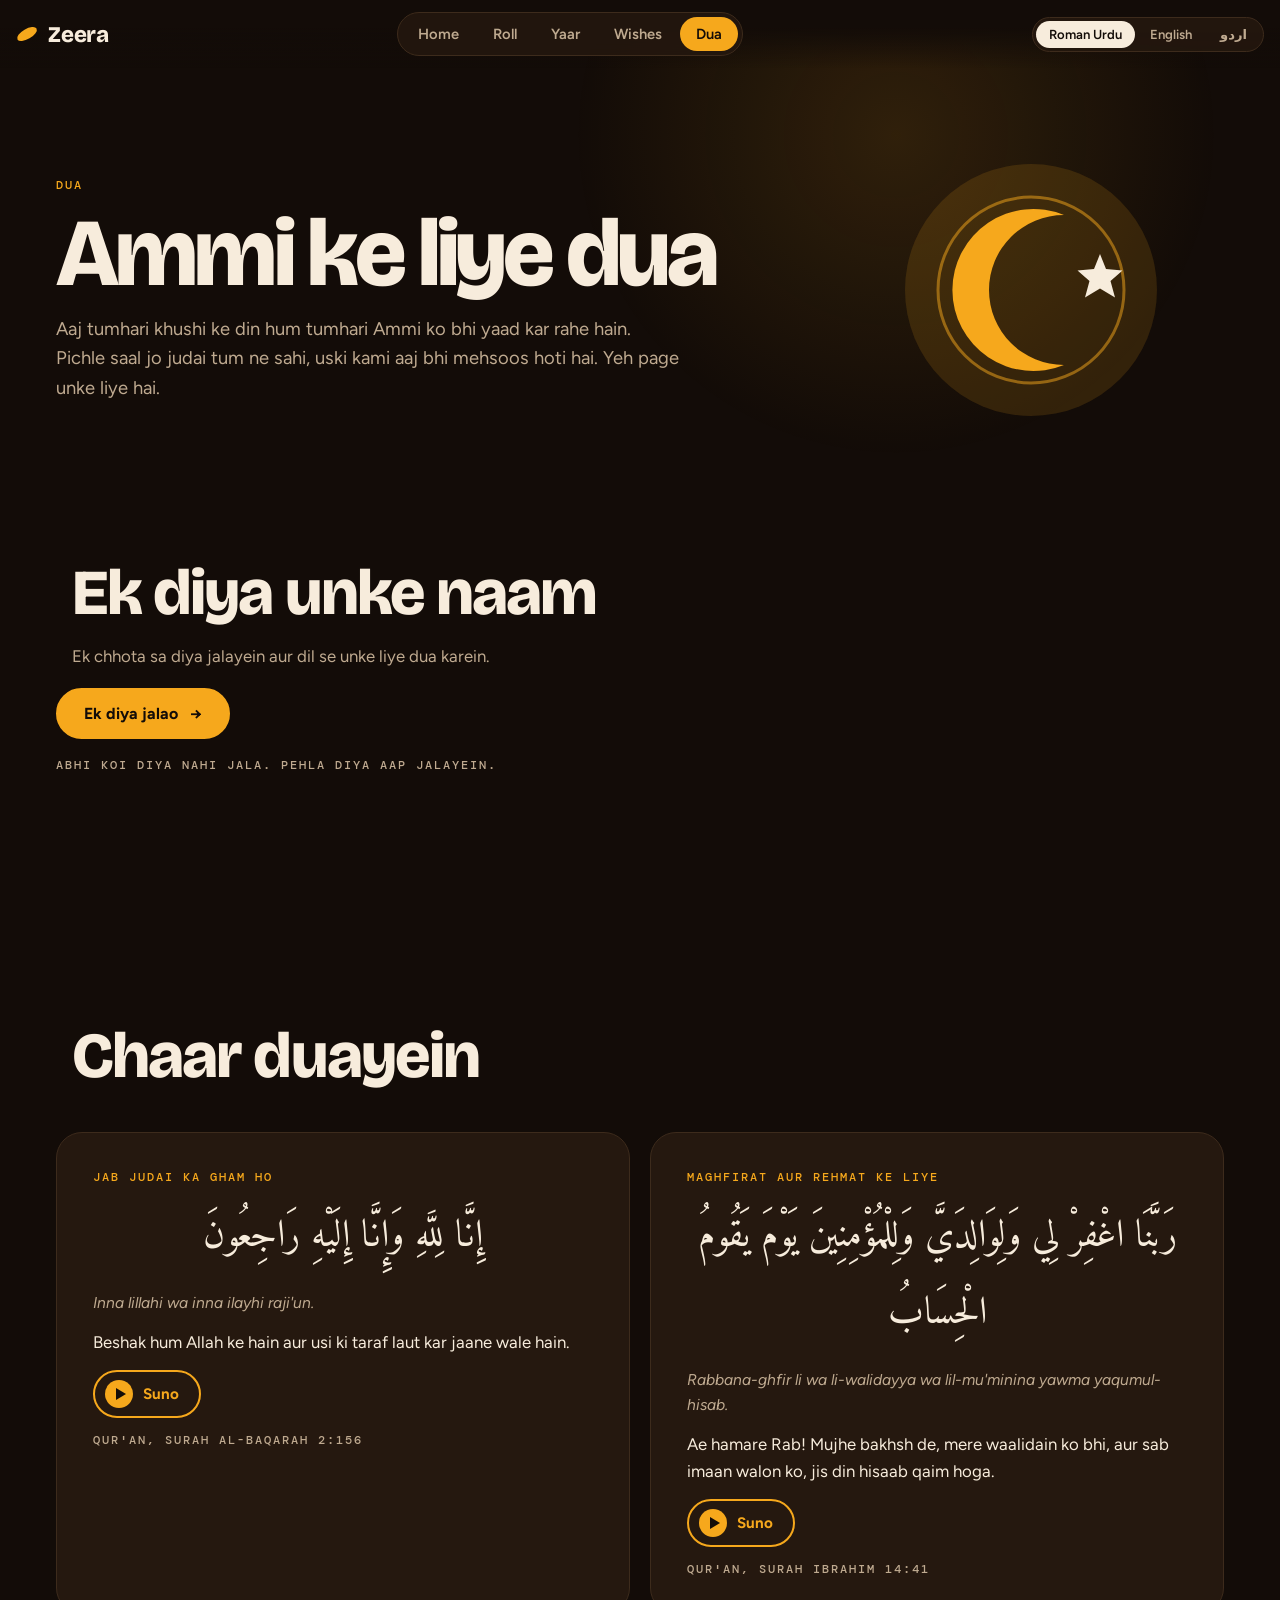
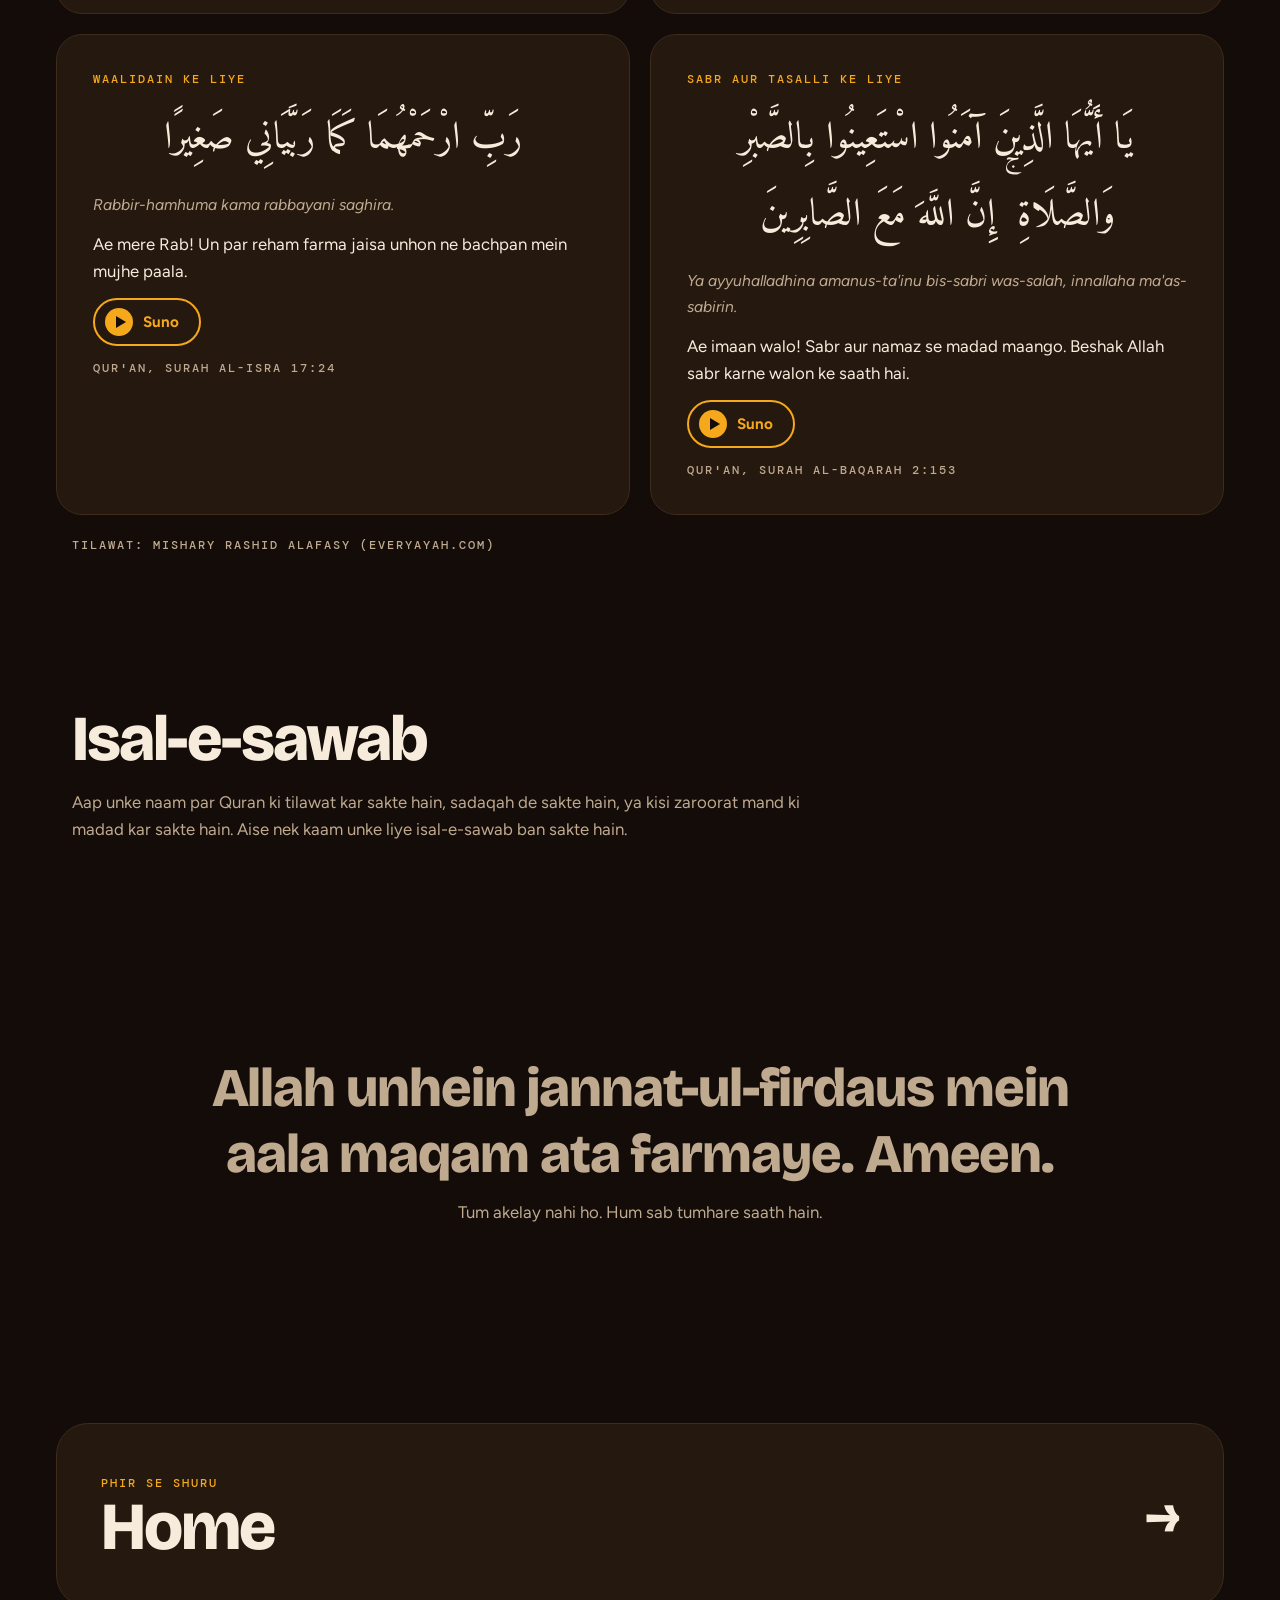
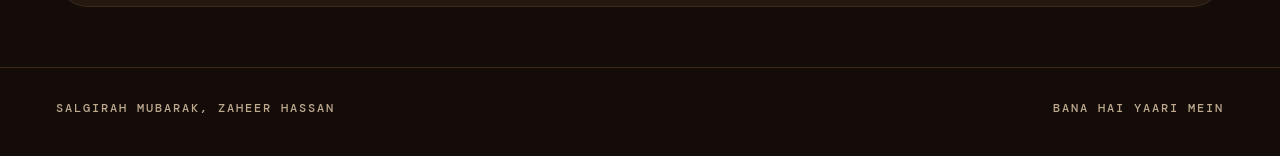
==== commit 6cf77011: "update with music" ====
--- a/dua.html
+++ b/dua.html
@@ -30,7 +30,8 @@
 
 <section class="sec"><div class="in">
   <div class="sec-head"><h2 class="h2 rv" data-i18n="d.dh">Chaar duayein</h2></div>
-  <div class="dgrid"><article class="dcard rv"><span class="mono kicker" data-i18n="d.c1t">Jab judai ka gham ho</span><p class="arabic" lang="ar" dir="rtl">إِنَّا لِلَّهِ وَإِنَّا إِلَيْهِ رَاجِعُونَ</p><p class="translit">Inna lillahi wa inna ilayhi raji'un.</p><p class="meaning" data-i18n="d.c1m">Beshak hum Allah ke hain aur usi ki taraf laut kar jaane wale hain.</p><span class="mono src" data-i18n="d.c1s">Qur'an, Surah al-Baqarah 2:156</span></article><article class="dcard rv"><span class="mono kicker" data-i18n="d.c2t">Maghfirat aur rehmat ke liye</span><p class="arabic" lang="ar" dir="rtl">اللَّهُمَّ اغْفِرْ لَهَا وَارْحَمْهَا وَعَافِهَا وَاعْفُ عَنْهَا وَأَكْرِمْ نُزُلَهَا وَوَسِّعْ مُدْخَلَهَا</p><p class="translit">Allahummaghfir laha warhamha wa 'afiha wa'fu 'anha, wa akrim nuzulaha wa wassi' mudkhalaha.</p><p class="meaning" data-i18n="d.c2m">Ae Allah! Inhein bakhsh de, un par reham farma, unhein afiyat de aur un se dar-guzar farma. Unki mehmaani izzat wali kar aur unki qabr kushada farma.</p><span class="mono src" data-i18n="d.c2s">Janazah ki dua, Sahih Muslim (muannas sigha)</span></article><article class="dcard rv"><span class="mono kicker" data-i18n="d.c3t">Waalidain ke liye</span><p class="arabic" lang="ar" dir="rtl">رَبِّ ارْحَمْهُمَا كَمَا رَبَّيَانِي صَغِيرًا</p><p class="translit">Rabbir-hamhuma kama rabbayani saghira.</p><p class="meaning" data-i18n="d.c3m">Ae mere Rab! Un par reham farma jaisa unhon ne bachpan mein mujhe paala.</p><span class="mono src" data-i18n="d.c3s">Qur'an, Surah al-Isra 17:24</span></article><article class="dcard rv"><span class="mono kicker" data-i18n="d.c4t">Tasalli ke liye</span><p class="arabic" lang="ar" dir="rtl">إِنَّ لِلَّهِ مَا أَخَذَ وَلَهُ مَا أَعْطَى وَكُلُّ شَيْءٍ عِنْدَهُ بِأَجَلٍ مُسَمًّى</p><p class="translit">Inna lillahi ma akhadha wa lahu ma a'ta, wa kullu shay'in 'indahu bi-ajalin musamma.</p><p class="meaning" data-i18n="d.c4m">Allah ka hi hai jo usne le liya aur usi ka hai jo usne diya, aur har cheez uske paas ek muqarrar waqt tak hai.</p><span class="mono src" data-i18n="d.c4s">Hadith, Sahih Bukhari aur Muslim</span></article></div>
+  <div class="dgrid"><article class="dcard rv"><span class="mono kicker" data-i18n="d.c1t">Jab judai ka gham ho</span><p class="arabic" lang="ar" dir="rtl">إِنَّا لِلَّهِ وَإِنَّا إِلَيْهِ رَاجِعُونَ</p><p class="translit">Inna lillahi wa inna ilayhi raji'un.</p><p class="meaning" data-i18n="d.c1m">Beshak hum Allah ke hain aur usi ki taraf laut kar jaane wale hain.</p><div class="dactions"><button class="dplay" type="button" aria-pressed="false" data-state="idle" data-src="audio/dua1.mp3" data-remote="https://everyayah.com/data/Alafasy_128kbps/002156.mp3"><span class="pi" aria-hidden="true"></span><span class="dlabel">Suno</span></button><span class="dstatus" role="status"></span></div><span class="mono src" data-i18n="d.c1s">Qur'an, Surah al-Baqarah 2:156</span></article><article class="dcard rv"><span class="mono kicker" data-i18n="d.c2t">Maghfirat aur rehmat ke liye</span><p class="arabic" lang="ar" dir="rtl">رَبَّنَا اغْفِرْ لِي وَلِوَالِدَيَّ وَلِلْمُؤْمِنِينَ يَوْمَ يَقُومُ الْحِسَابُ</p><p class="translit">Rabbana-ghfir li wa li-walidayya wa lil-mu'minina yawma yaqumul-hisab.</p><p class="meaning" data-i18n="d.c2m">Ae hamare Rab! Mujhe bakhsh de, mere waalidain ko bhi, aur sab imaan walon ko, jis din hisaab qaim hoga.</p><div class="dactions"><button class="dplay" type="button" aria-pressed="false" data-state="idle" data-src="audio/dua2.mp3" data-remote="https://everyayah.com/data/Alafasy_128kbps/014041.mp3"><span class="pi" aria-hidden="true"></span><span class="dlabel">Suno</span></button><span class="dstatus" role="status"></span></div><span class="mono src" data-i18n="d.c2s">Qur'an, Surah Ibrahim 14:41</span></article><article class="dcard rv"><span class="mono kicker" data-i18n="d.c3t">Waalidain ke liye</span><p class="arabic" lang="ar" dir="rtl">رَبِّ ارْحَمْهُمَا كَمَا رَبَّيَانِي صَغِيرًا</p><p class="translit">Rabbir-hamhuma kama rabbayani saghira.</p><p class="meaning" data-i18n="d.c3m">Ae mere Rab! Un par reham farma jaisa unhon ne bachpan mein mujhe paala.</p><div class="dactions"><button class="dplay" type="button" aria-pressed="false" data-state="idle" data-src="audio/dua3.mp3" data-remote="https://everyayah.com/data/Alafasy_128kbps/017024.mp3"><span class="pi" aria-hidden="true"></span><span class="dlabel">Suno</span></button><span class="dstatus" role="status"></span></div><span class="mono src" data-i18n="d.c3s">Qur'an, Surah al-Isra 17:24</span></article><article class="dcard rv"><span class="mono kicker" data-i18n="d.c4t">Sabr aur tasalli ke liye</span><p class="arabic" lang="ar" dir="rtl">يَا أَيُّهَا الَّذِينَ آمَنُوا اسْتَعِينُوا بِالصَّبْرِ وَالصَّلَاةِ ۚ إِنَّ اللَّهَ مَعَ الصَّابِرِينَ</p><p class="translit">Ya ayyuhalladhina amanus-ta'inu bis-sabri was-salah, innallaha ma'as-sabirin.</p><p class="meaning" data-i18n="d.c4m">Ae imaan walo! Sabr aur namaz se madad maango. Beshak Allah sabr karne walon ke saath hai.</p><div class="dactions"><button class="dplay" type="button" aria-pressed="false" data-state="idle" data-src="audio/dua4.mp3" data-remote="https://everyayah.com/data/Alafasy_128kbps/002153.mp3"><span class="pi" aria-hidden="true"></span><span class="dlabel">Suno</span></button><span class="dstatus" role="status"></span></div><span class="mono src" data-i18n="d.c4s">Qur'an, Surah al-Baqarah 2:153</span></article></div>
+  <p class="mono src rv" data-i18n="d.credit" style="margin-top:22px">Tilawat: Mishary Rashid Alafasy (EveryAyah.com)</p>
 </div></section>
 
 <section class="sec"><div class="in">
--- a/style.css
+++ b/style.css
@@ -360,3 +360,33 @@
 .langfade{animation:lf .55s var(--ease)}
 @keyframes lf{from{opacity:0;translate:0 12px}to{opacity:1;translate:0 0}}
 .dua-art{display:block}
+
+/* ===== music toggle + dua players ===== */
+.music{position:fixed;z-index:60;right:max(16px,env(safe-area-inset-right,0px));bottom:max(16px,env(safe-area-inset-bottom,0px));width:54px;height:54px;border-radius:50%;border:2px solid var(--turmeric);background:rgba(37,24,15,.92);backdrop-filter:blur(8px);cursor:pointer;display:grid;place-items:center;transition:background .25s,scale .2s;box-shadow:0 10px 30px rgba(0,0,0,.45)}
+.music:hover{scale:1.08}
+.music:active{scale:.94}
+.music.on{background:var(--turmeric)}
+.eq{display:flex;align-items:flex-end;gap:3px;height:20px}
+.eq i{display:block;width:3.5px;height:30%;border-radius:2px;background:var(--turmeric)}
+.music.on .eq i{background:var(--ink);animation:eq .9s ease-in-out infinite}
+.eq i:nth-child(2){animation-delay:-.3s}
+.eq i:nth-child(3){animation-delay:-.6s}
+.eq i:nth-child(4){animation-delay:-.15s}
+@keyframes eq{0%,100%{height:25%}50%{height:100%}}
+.music:not(.on)::after{content:"";position:absolute;width:30px;height:2.5px;border-radius:2px;background:var(--turmeric);rotate:-45deg}
+.music-hint{position:fixed;z-index:60;right:calc(max(16px,env(safe-area-inset-right,0px)) + 66px);bottom:calc(max(16px,env(safe-area-inset-bottom,0px)) + 11px);max-width:calc(100vw - 110px);padding:8px 16px;border-radius:999px;background:var(--turmeric);color:var(--ink);font:600 .85rem/1.5 var(--body);animation:hintIn .6s var(--ease) both,hintBob 2.2s ease-in-out .7s infinite;pointer-events:none}
+@keyframes hintIn{from{opacity:0;translate:14px 0}to{opacity:1;translate:0 0}}
+@keyframes hintBob{0%,100%{translate:0 0}50%{translate:-6px 0}}
+
+.dactions{display:flex;flex-wrap:wrap;align-items:center;gap:10px 16px}
+.dplay{--ic:var(--turmeric);--tc:var(--ink);display:inline-flex;align-items:center;gap:10px;padding:8px 20px 8px 10px;border-radius:999px;border:2px solid var(--turmeric);background:transparent;color:var(--turmeric);font:700 .95rem var(--body);cursor:pointer;transition:background .25s,color .25s,scale .2s}
+.dplay:hover,.dplay[data-state="play"]{--ic:var(--ink);--tc:var(--turmeric);background:var(--turmeric);color:var(--ink)}
+.dplay:active{scale:.96}
+.dplay .pi{position:relative;flex:none;width:28px;height:28px;border-radius:50%;background:var(--ic);transition:background .25s}
+.dplay .pi::before{content:"";position:absolute;inset:0;margin:auto;width:0;height:0;border-style:solid;border-width:6px 0 6px 10px;border-color:transparent transparent transparent var(--tc);translate:2px 0}
+.dplay[data-state="play"] .pi::before{width:3px;height:12px;border-width:0 3.5px;border-color:var(--tc);translate:0 0}
+.dstatus{color:var(--muted);font-size:.9rem;max-width:36ch}
+.dstatus:empty{display:none}
+html[dir="rtl"] .dplay .pi::before{rotate:180deg;translate:-2px 0}
+html[dir="rtl"] .dplay[data-state="play"] .pi::before{rotate:0deg;translate:0 0}
+html[data-lang="ur"] .music-hint{line-height:1.9}
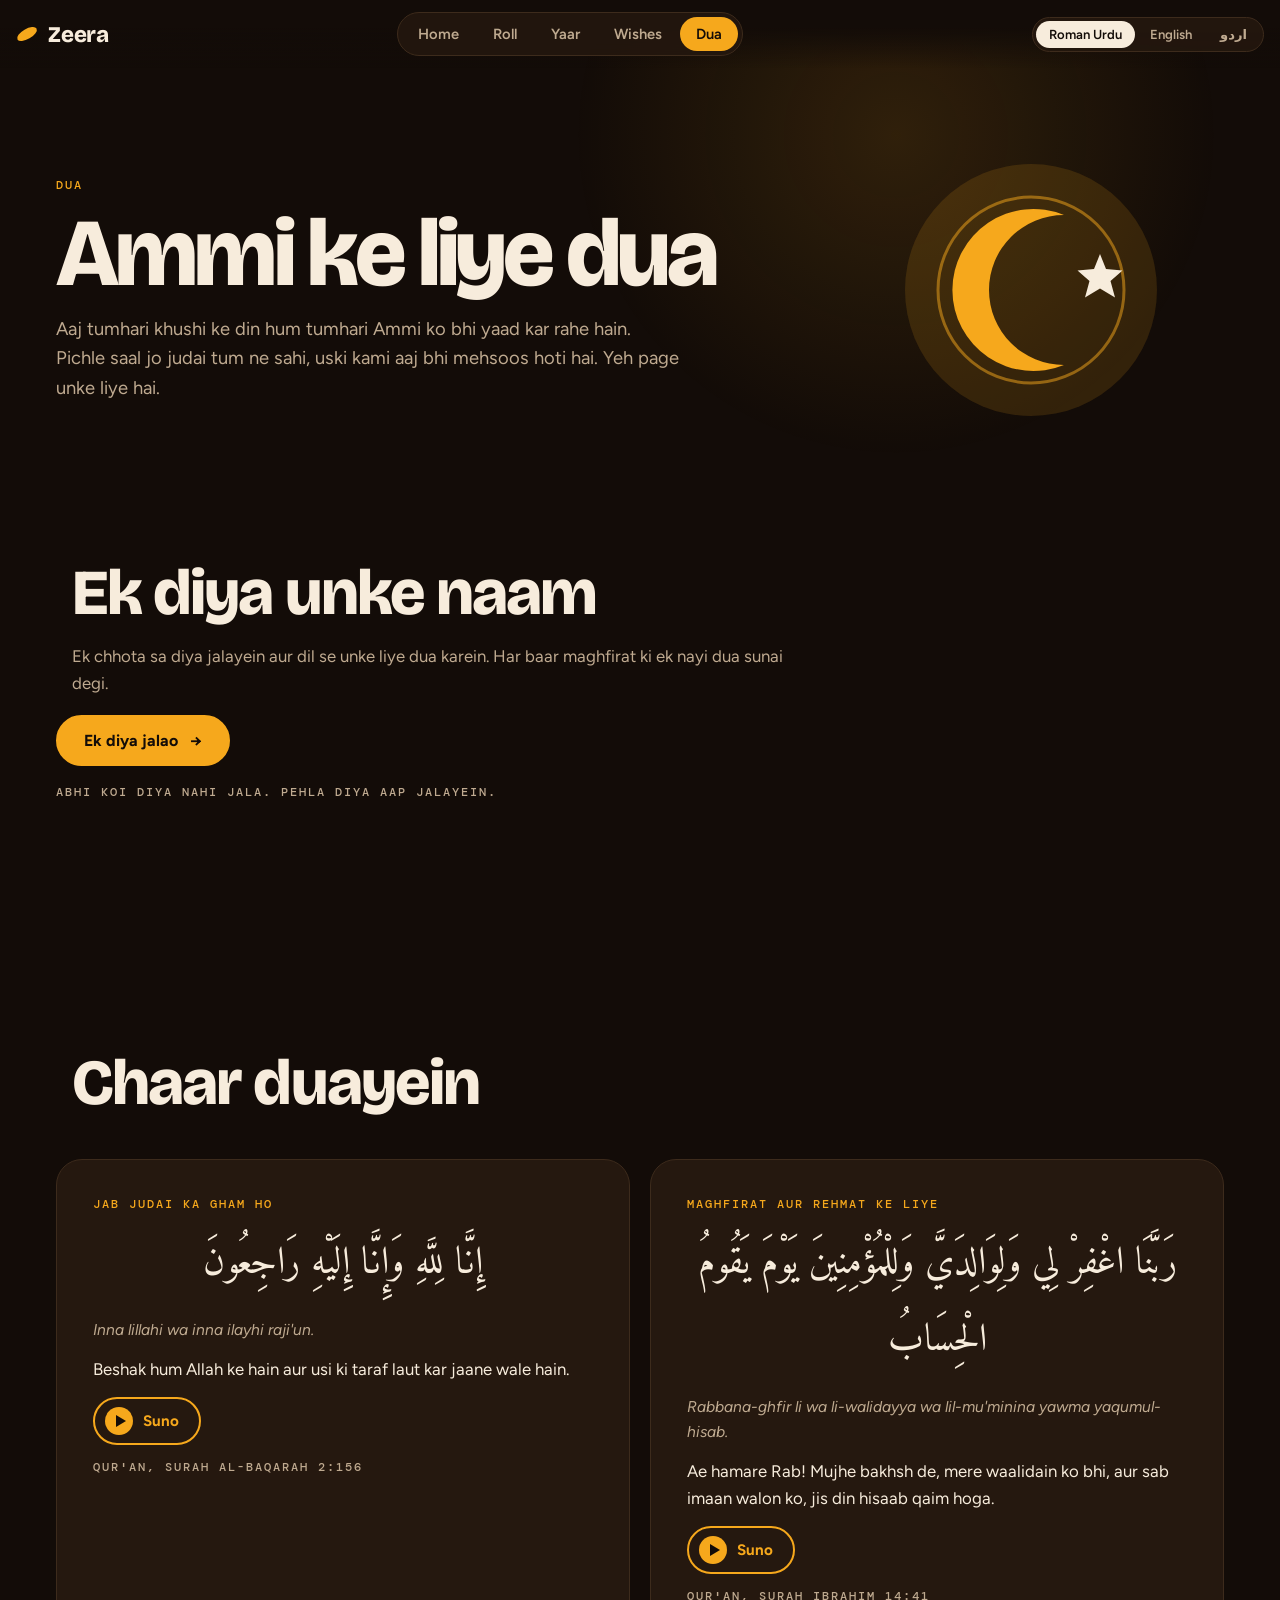
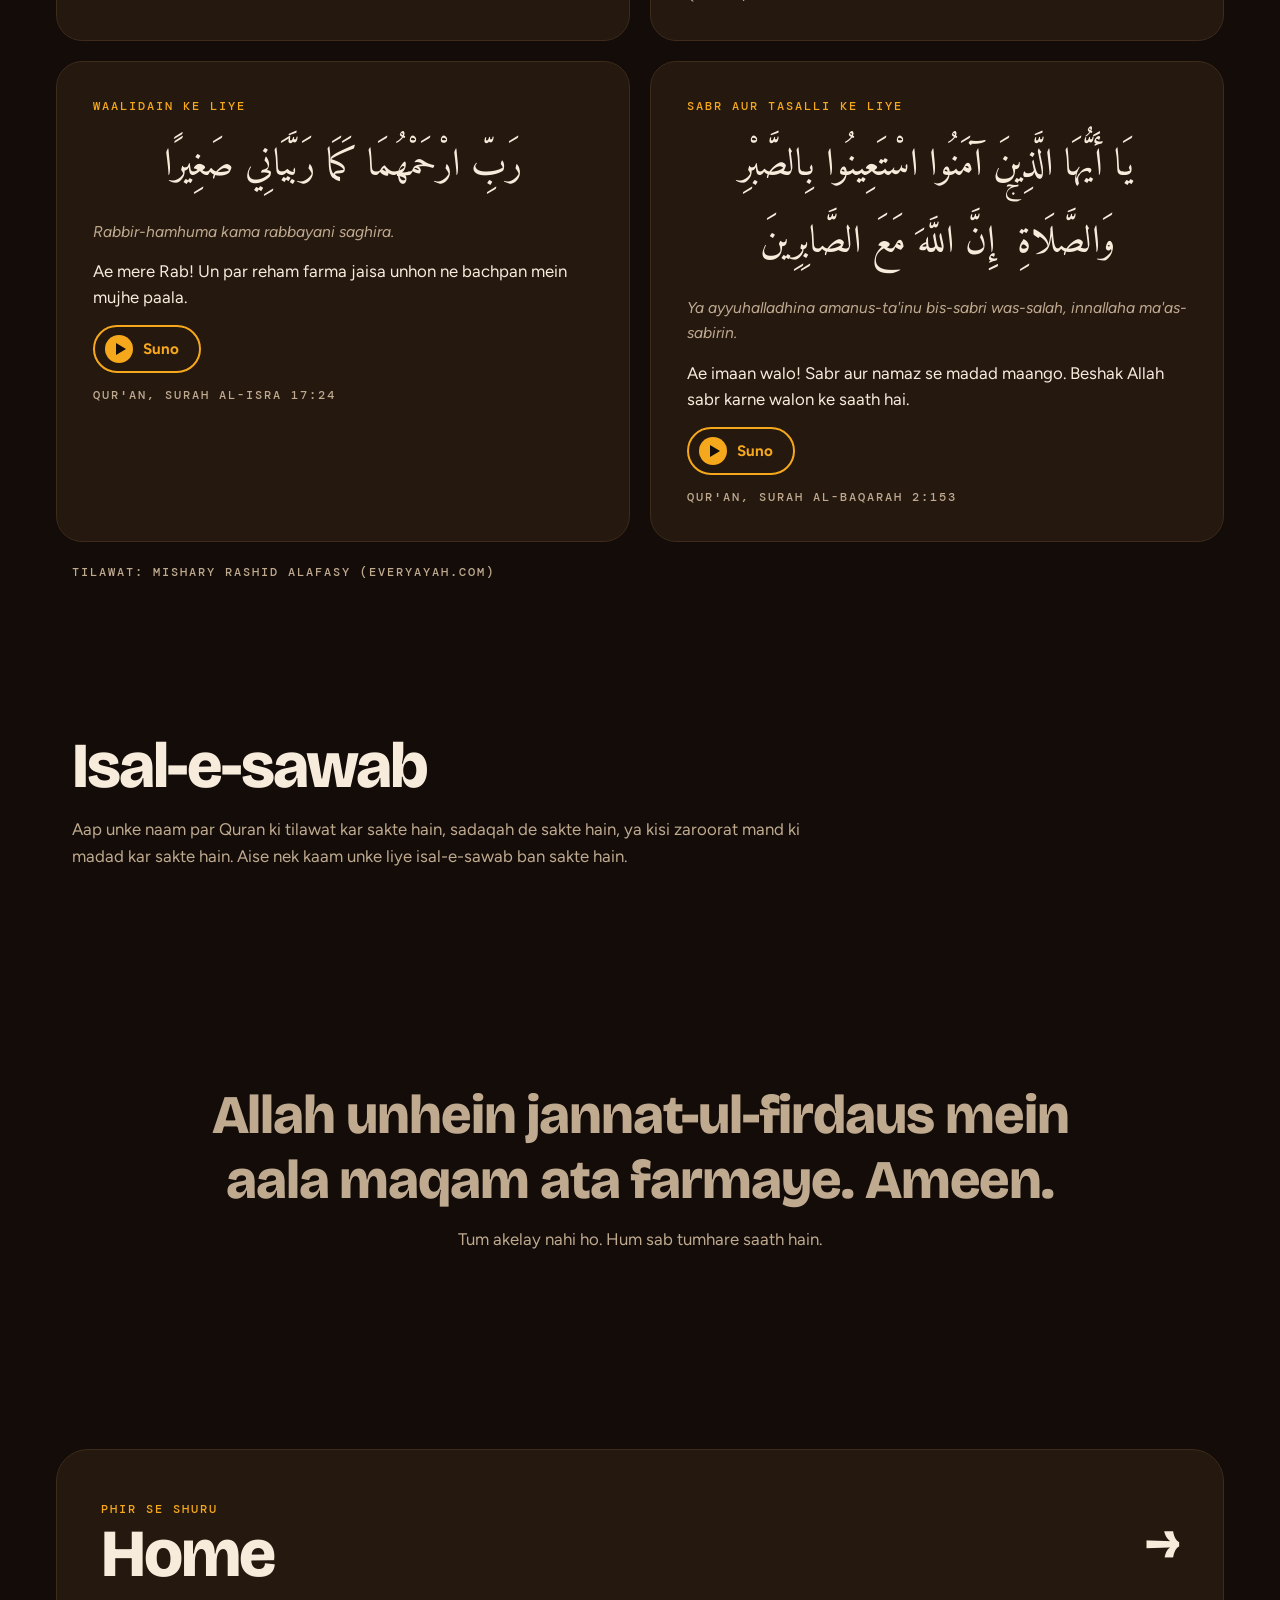
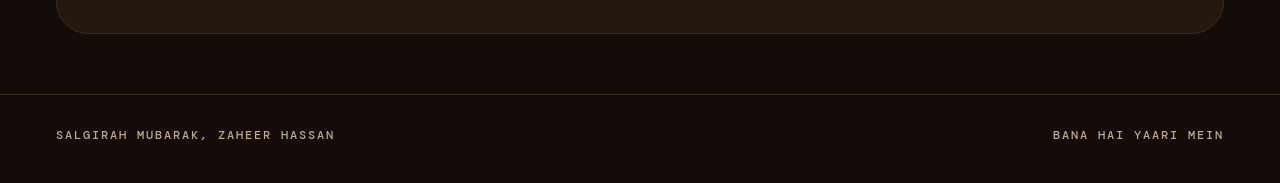
==== commit 3e128da2: "set dua on each diya" ====
--- a/dua.html
+++ b/dua.html
@@ -21,9 +21,10 @@
 
 <section class="sec"><div class="in">
   <div class="light-box">
-    <h2 class="h2 rv" data-i18n="d.lh">Ek diya unke naam</h2><p data-i18n="d.lp" class="rv">Ek chhota sa diya jalayein aur dil se unke liye dua karein.</p>
+    <h2 class="h2 rv" data-i18n="d.lh">Ek diya unke naam</h2><p data-i18n="d.lp" class="rv">Ek chhota sa diya jalayein aur dil se unke liye dua karein. Har baar maghfirat ki ek nayi dua sunai degi.</p>
     <button class="btn pri" id="diyaBtn" type="button" data-magnet><span data-i18n="d.btn">Ek diya jalao</span> <span class="arr">&rarr;</span></button>
     <p class="mono dcount" id="diyaCount" aria-live="polite">Abhi koi diya nahi jala. Pehla diya aap jalayein.</p>
+    <div class="nowdua" id="nowDua" hidden><span class="mono kicker" id="nowLabel"></span><p class="arabic" id="nowAr" lang="ar" dir="rtl"></p><p class="translit" id="nowTl"></p><p class="meaning" id="nowMn"></p><span class="mono src" id="nowSrc"></span><span class="dstatus" id="nowStatus" role="status"></span></div>
     <div class="diyas" id="diyas"></div>
   </div>
 </div></section>
--- a/style.css
+++ b/style.css
@@ -390,3 +390,8 @@
 html[dir="rtl"] .dplay .pi::before{rotate:180deg;translate:-2px 0}
 html[dir="rtl"] .dplay[data-state="play"] .pi::before{rotate:0deg;translate:0 0}
 html[data-lang="ur"] .music-hint{line-height:1.9}
+
+/* now-playing forgiveness prayer under the candle button */
+.nowdua{display:flex;flex-direction:column;gap:10px;width:100%;padding:clamp(20px,3vw,32px);border-radius:24px;background:var(--card);border:1px solid var(--turmeric)}
+.nowdua.pop{animation:msgPop .6s cubic-bezier(.3,1.6,.5,1) both}
+.nowdua .arabic{font-size:clamp(1.5rem,3.6vw,2.1rem)}
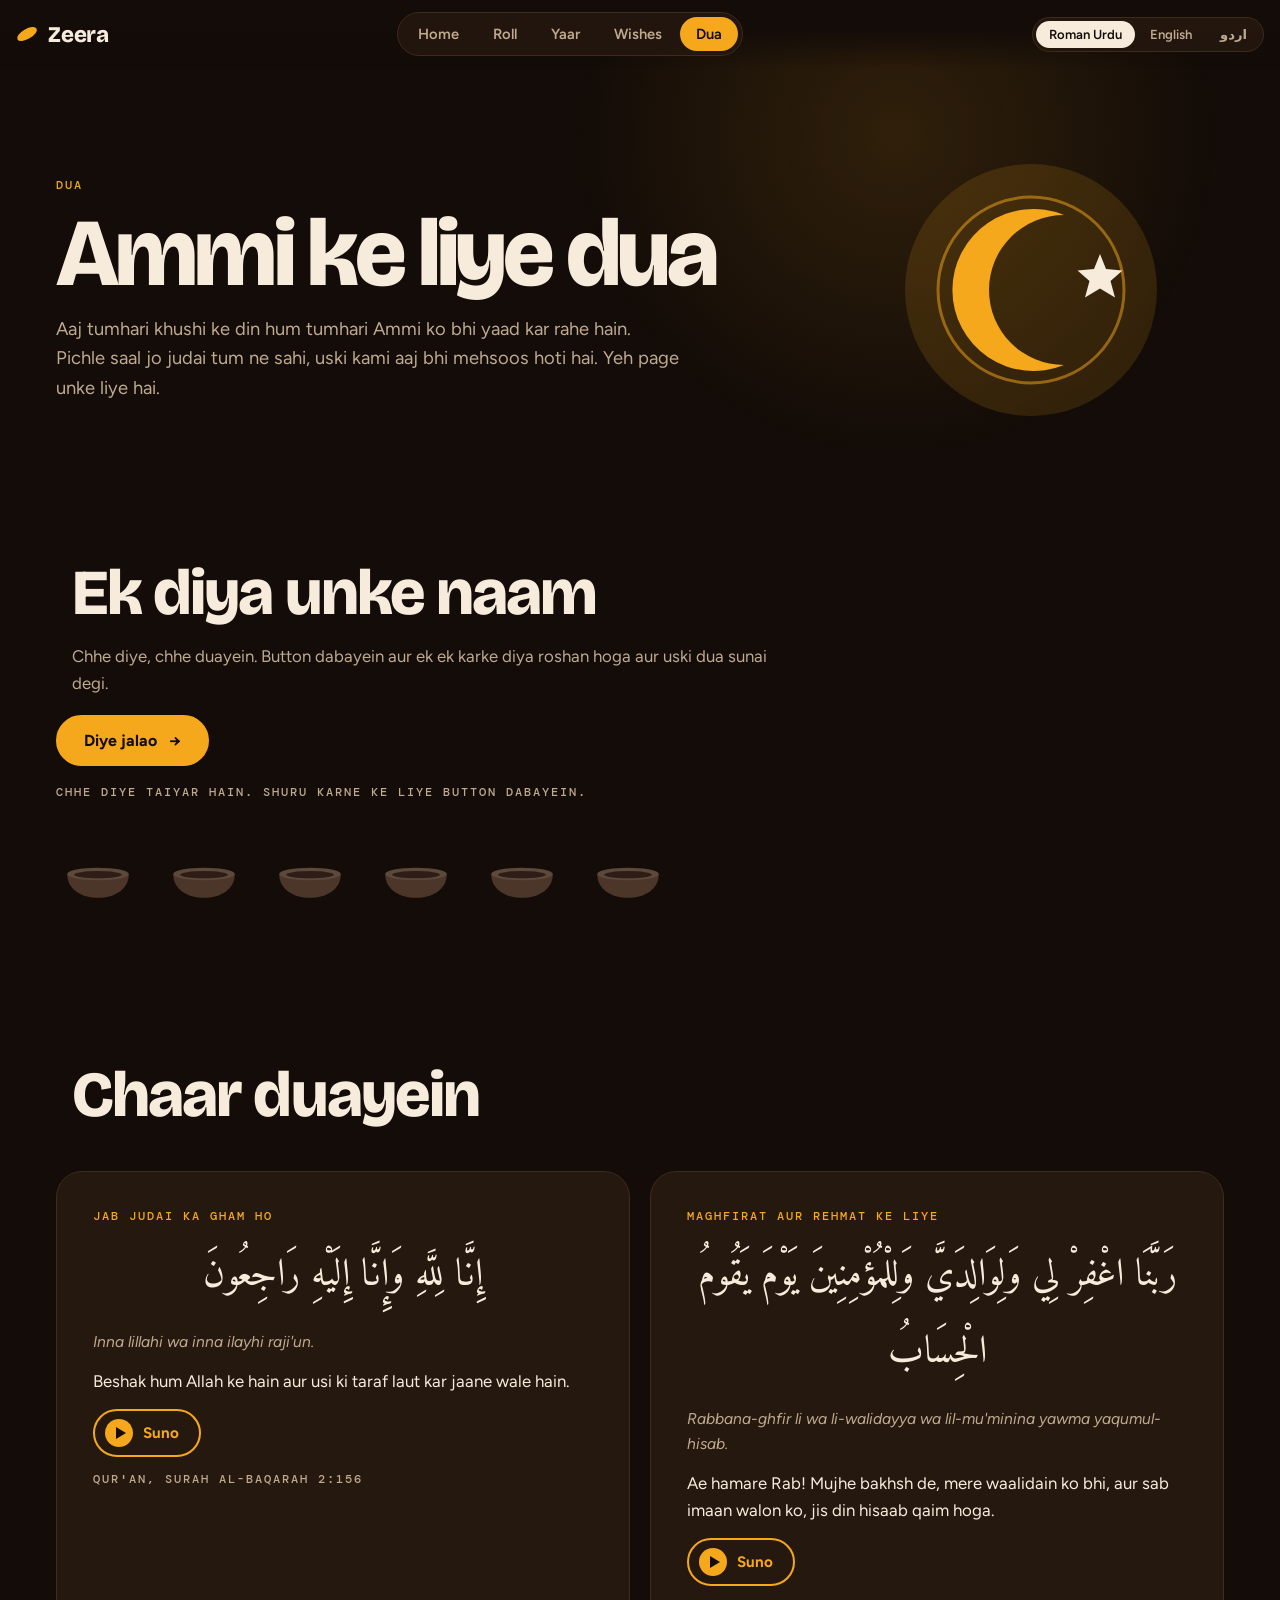
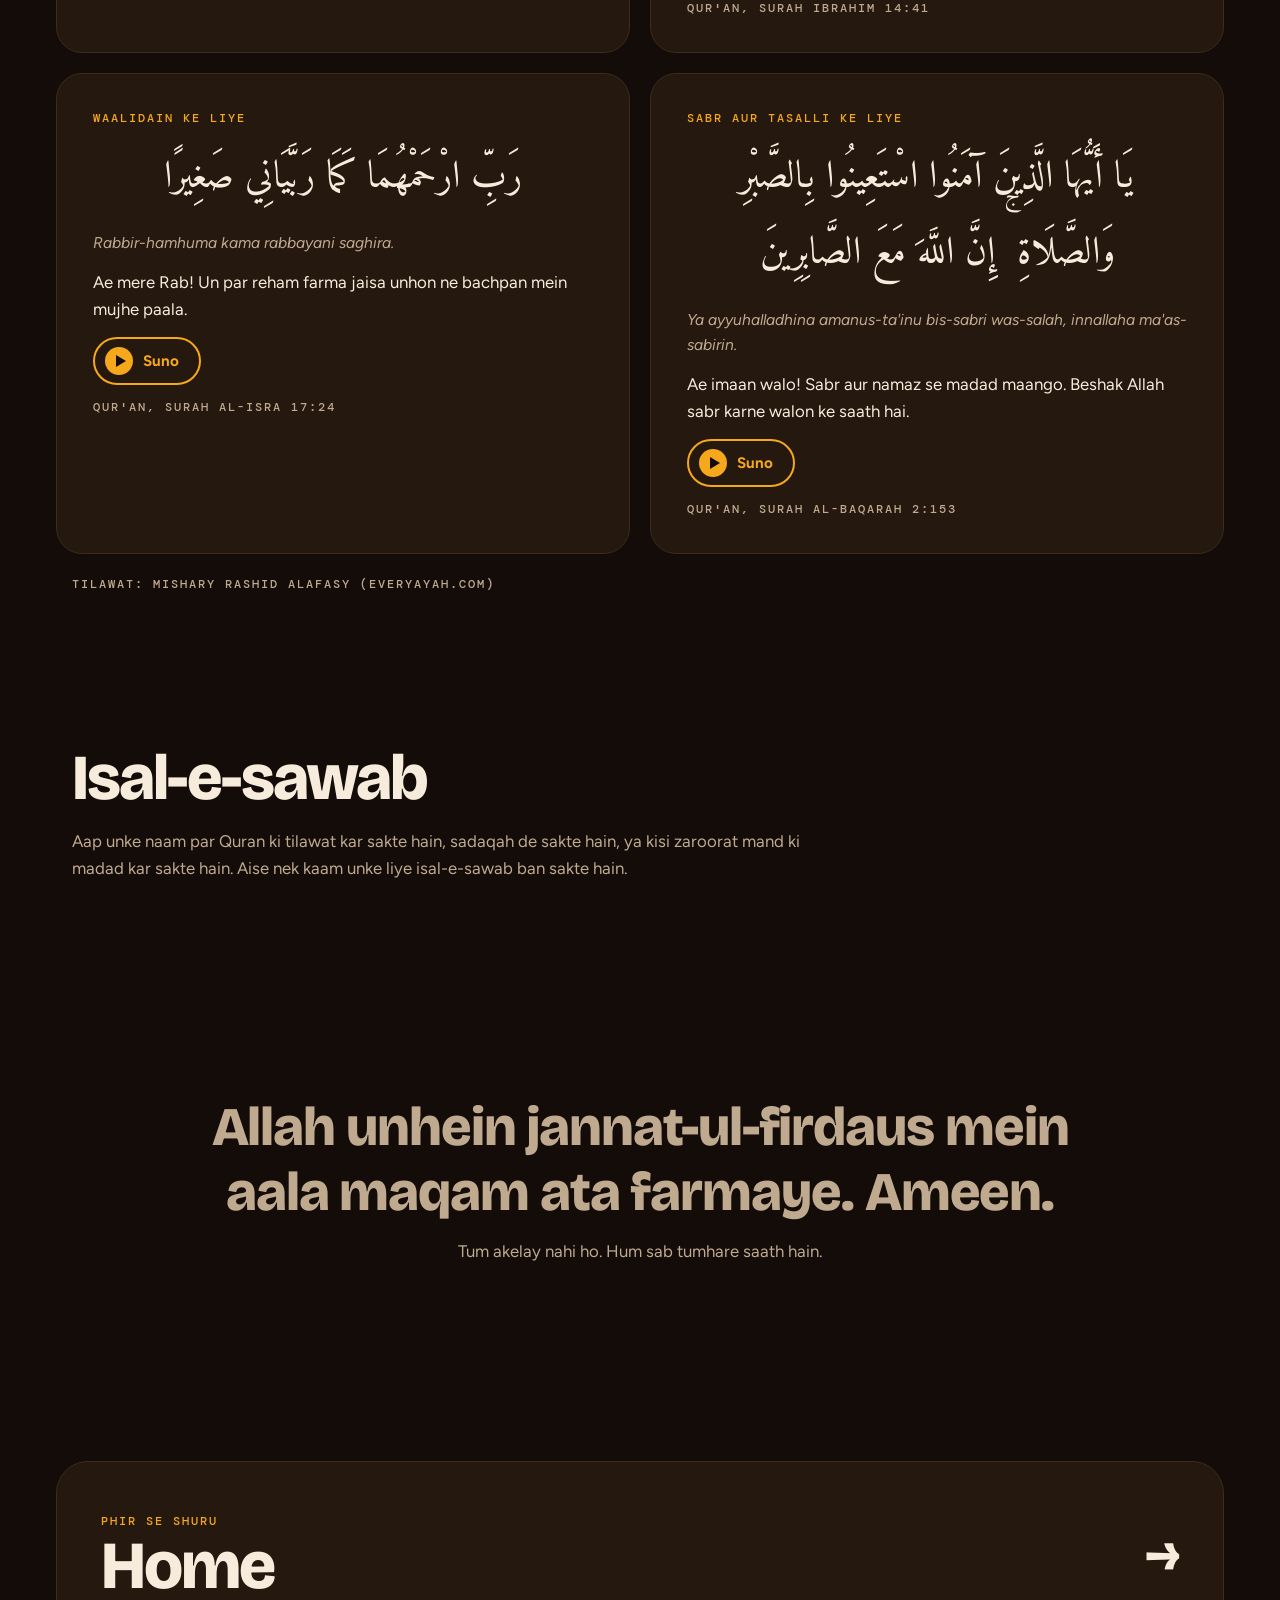
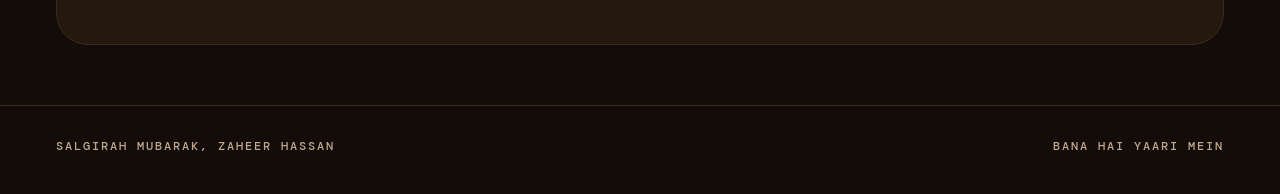
==== commit 89d966ee: "set diya" ====
--- a/dua.html
+++ b/dua.html
@@ -21,11 +21,11 @@
 
 <section class="sec"><div class="in">
   <div class="light-box">
-    <h2 class="h2 rv" data-i18n="d.lh">Ek diya unke naam</h2><p data-i18n="d.lp" class="rv">Ek chhota sa diya jalayein aur dil se unke liye dua karein. Har baar maghfirat ki ek nayi dua sunai degi.</p>
-    <button class="btn pri" id="diyaBtn" type="button" data-magnet><span data-i18n="d.btn">Ek diya jalao</span> <span class="arr">&rarr;</span></button>
-    <p class="mono dcount" id="diyaCount" aria-live="polite">Abhi koi diya nahi jala. Pehla diya aap jalayein.</p>
+    <h2 class="h2 rv" data-i18n="d.lh">Ek diya unke naam</h2><p data-i18n="d.lp" class="rv">Chhe diye, chhe duayein. Button dabayein aur ek ek karke diya roshan hoga aur uski dua sunai degi.</p>
+    <button class="btn pri" id="diyaBtn" type="button" aria-pressed="false" data-magnet><span id="diyaBtnLabel">Diye jalao</span> <span class="arr">&rarr;</span></button>
+    <p class="mono dcount" id="diyaCount" aria-live="polite">Chhe diye taiyar hain. Shuru karne ke liye button dabayein.</p>
+    <div class="diyas" id="diyas"></div>
     <div class="nowdua" id="nowDua" hidden><span class="mono kicker" id="nowLabel"></span><p class="arabic" id="nowAr" lang="ar" dir="rtl"></p><p class="translit" id="nowTl"></p><p class="meaning" id="nowMn"></p><span class="mono src" id="nowSrc"></span><span class="dstatus" id="nowStatus" role="status"></span></div>
-    <div class="diyas" id="diyas"></div>
   </div>
 </div></section>
 
--- a/style.css
+++ b/style.css
@@ -336,8 +336,13 @@
 @keyframes pulse{0%,100%{opacity:.7;scale:1}50%{opacity:1;scale:1.12}}
 .light-box{display:flex;flex-direction:column;align-items:flex-start;gap:18px;max-width:760px}
 .light-box p{color:var(--muted)}
-.diyas{display:flex;flex-wrap:wrap;gap:4px 8px;min-height:80px;width:100%}
-.diya{width:54px;animation:diyaIn .9s var(--ease) both;filter:drop-shadow(0 0 12px rgba(246,168,28,.55))}
+.diyas{display:flex;flex-wrap:wrap;gap:10px clamp(8px,2.4vw,22px);min-height:80px;width:100%}
+.diya{width:clamp(56px,11vw,84px);animation:diyaIn .9s var(--ease) both;transition:filter .9s var(--ease)}
+.diya.lit{filter:drop-shadow(0 0 14px rgba(246,168,28,.65))}
+.diya.lit svg{animation:ignite .9s cubic-bezier(.3,1.5,.5,1) both}
+.diya.off{filter:grayscale(.55) brightness(.5)}
+.diya.off .flame{opacity:0;scale:.1;animation-play-state:paused}
+@keyframes ignite{from{scale:.82}to{scale:1}}
 .diya svg{width:100%;height:auto;overflow:visible}
 @keyframes diyaIn{from{opacity:0;translate:0 22px;scale:.4}to{opacity:1;translate:0 0;scale:1}}
 .dcount{color:var(--turmeric)}
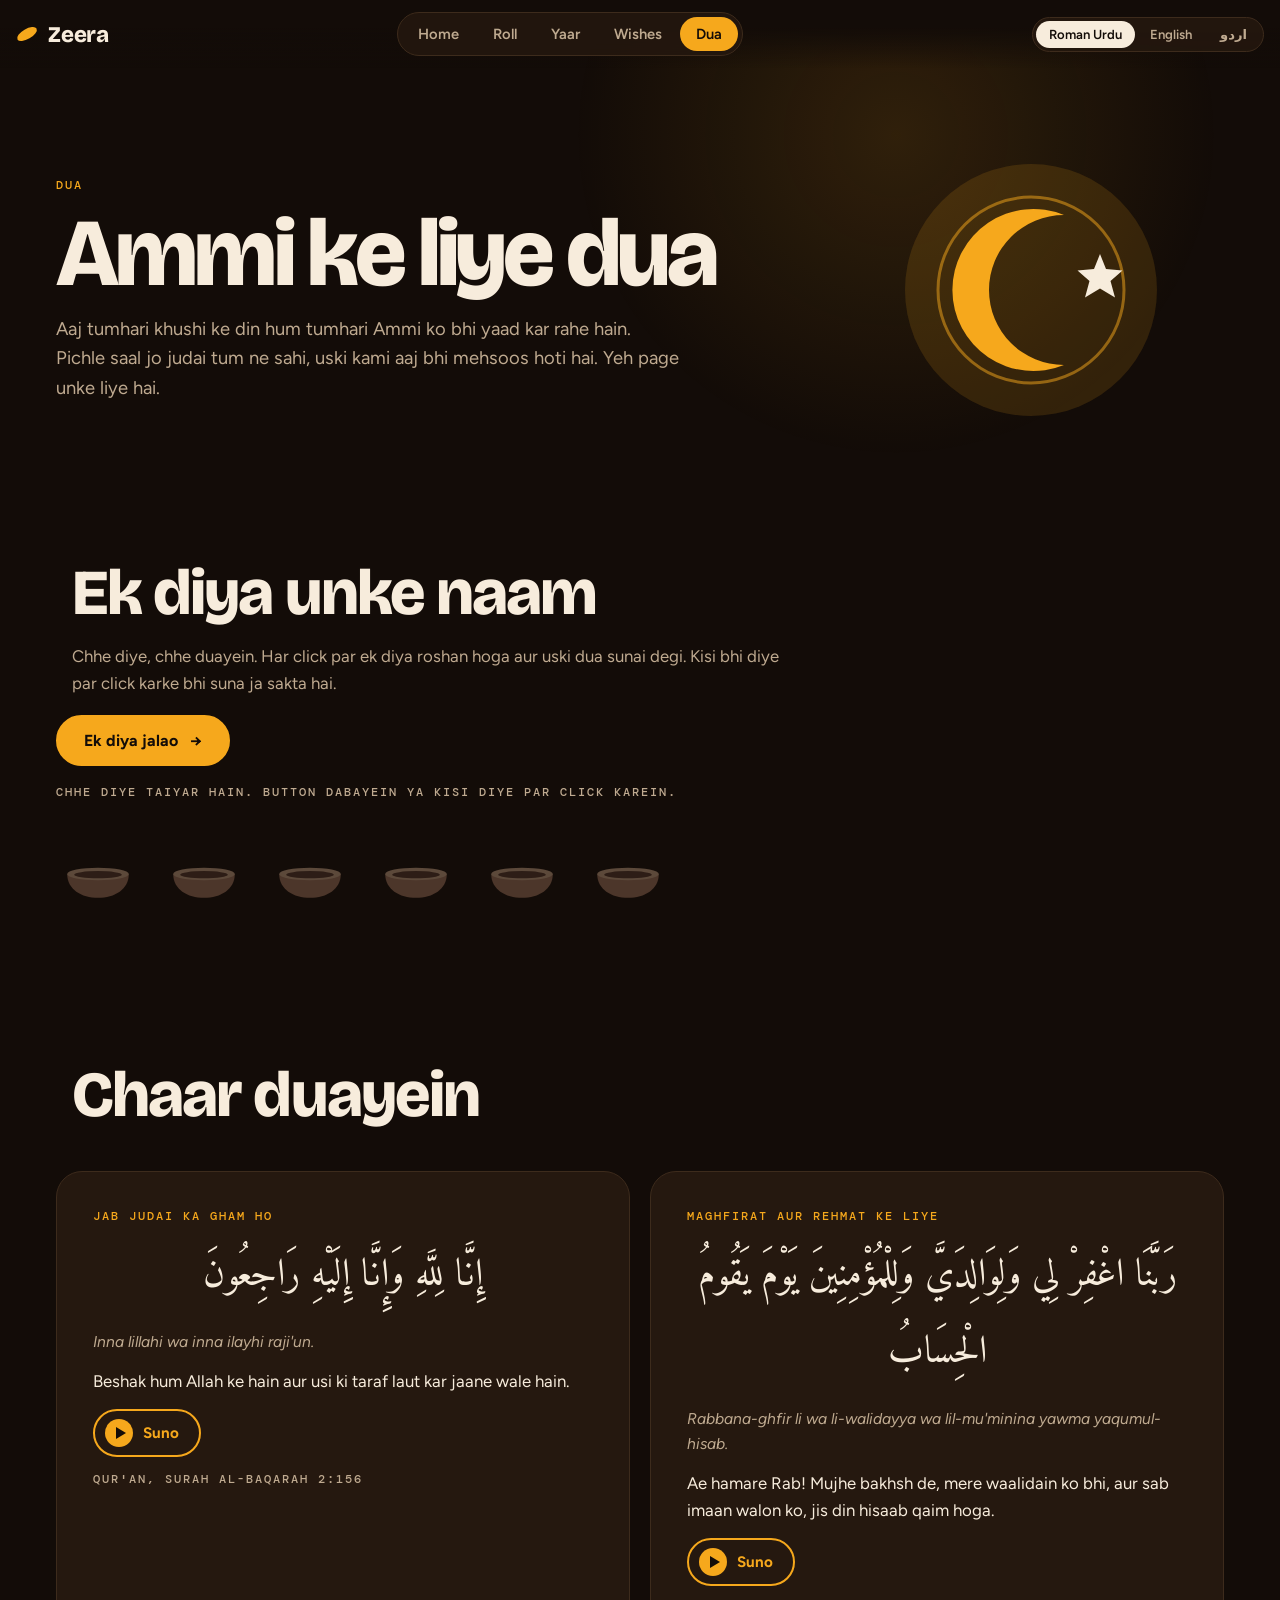
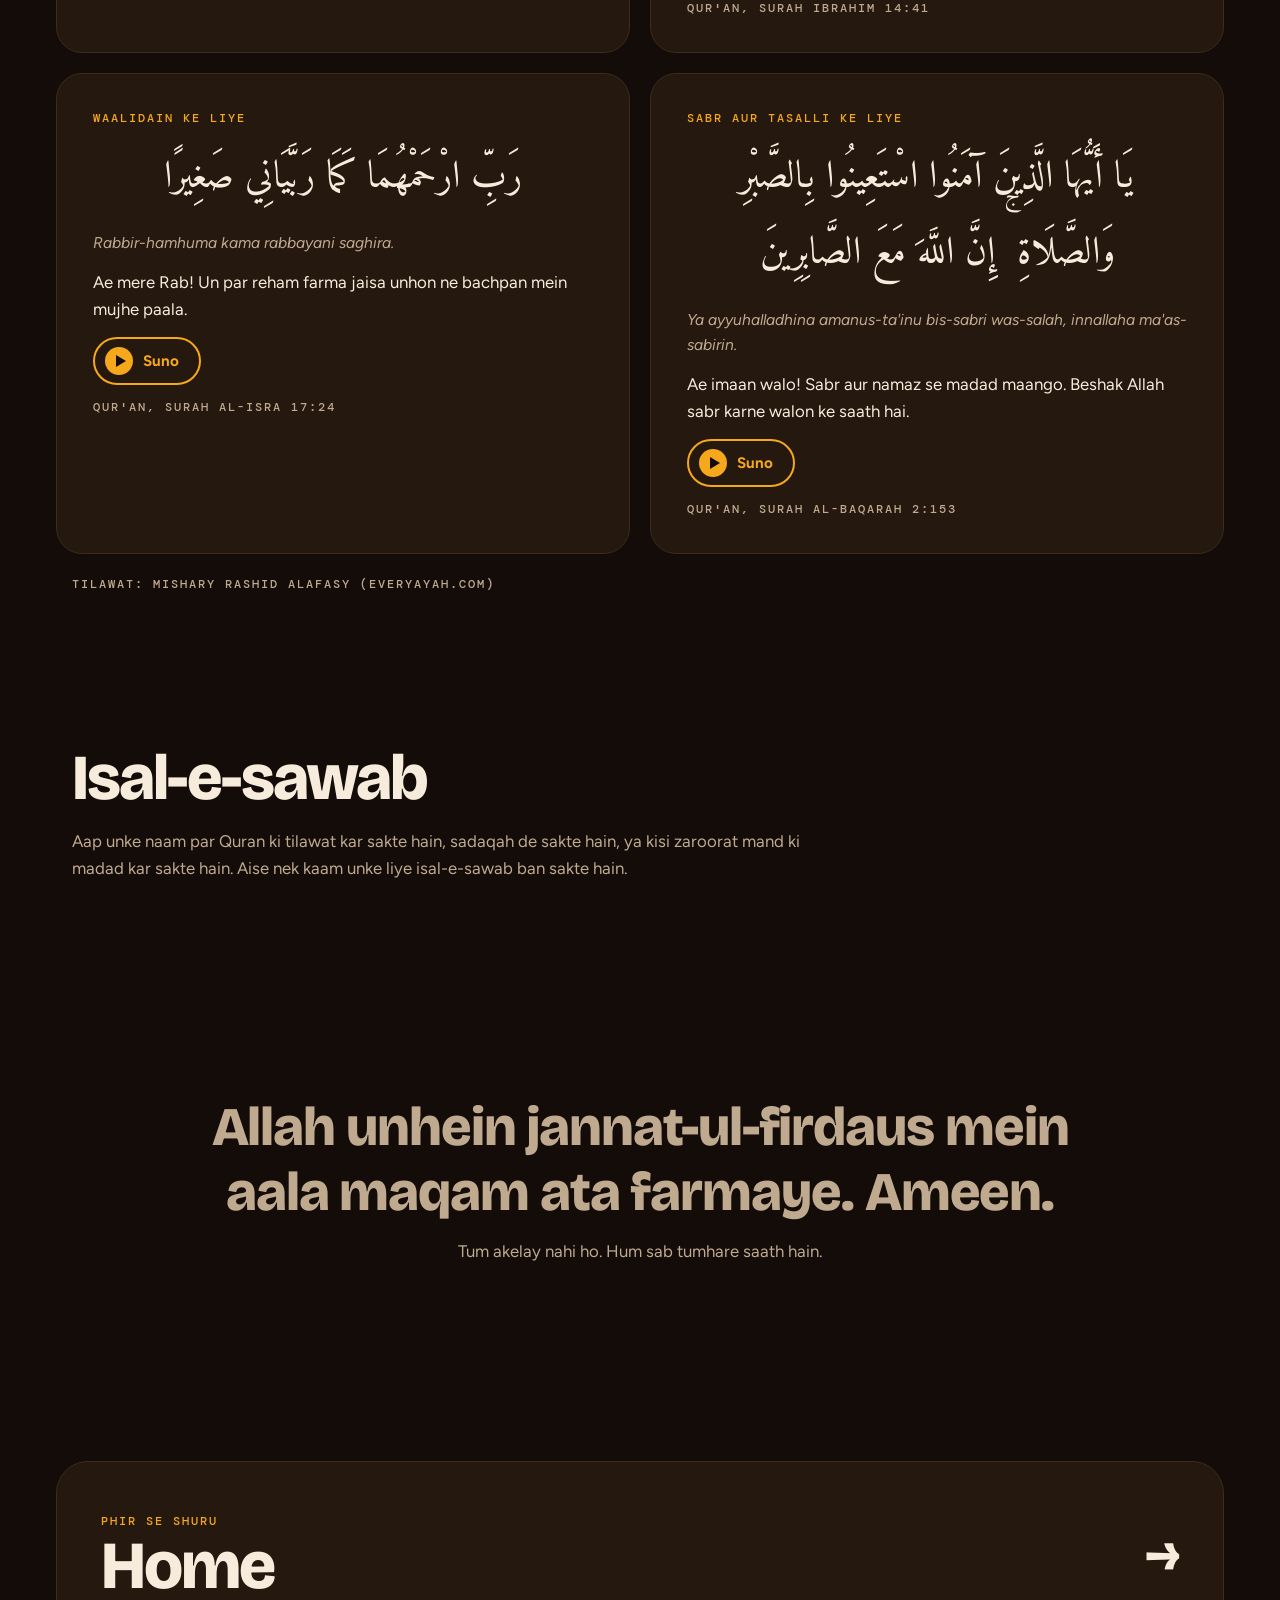
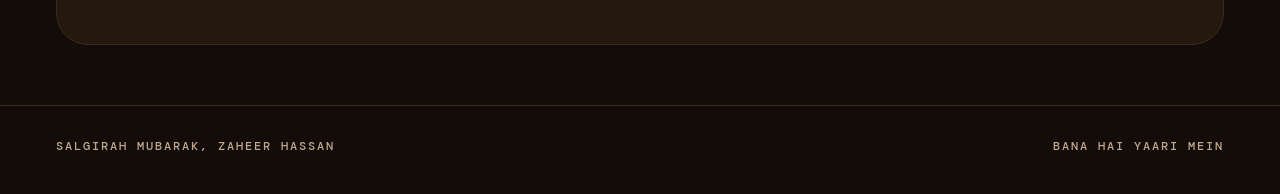
==== commit 8f2521e1: "set diya autpplay" ====
--- a/dua.html
+++ b/dua.html
@@ -21,9 +21,9 @@
 
 <section class="sec"><div class="in">
   <div class="light-box">
-    <h2 class="h2 rv" data-i18n="d.lh">Ek diya unke naam</h2><p data-i18n="d.lp" class="rv">Chhe diye, chhe duayein. Button dabayein aur ek ek karke diya roshan hoga aur uski dua sunai degi.</p>
-    <button class="btn pri" id="diyaBtn" type="button" aria-pressed="false" data-magnet><span id="diyaBtnLabel">Diye jalao</span> <span class="arr">&rarr;</span></button>
-    <p class="mono dcount" id="diyaCount" aria-live="polite">Chhe diye taiyar hain. Shuru karne ke liye button dabayein.</p>
+    <h2 class="h2 rv" data-i18n="d.lh">Ek diya unke naam</h2><p data-i18n="d.lp" class="rv">Chhe diye, chhe duayein. Har click par ek diya roshan hoga aur uski dua sunai degi. Kisi bhi diye par click karke bhi suna ja sakta hai.</p>
+    <button class="btn pri" id="diyaBtn" type="button" data-magnet><span id="diyaBtnLabel">Ek diya jalao</span> <span class="arr">&rarr;</span></button>
+    <p class="mono dcount" id="diyaCount" aria-live="polite">Chhe diye taiyar hain. Button dabayein ya kisi diye par click karein.</p>
     <div class="diyas" id="diyas"></div>
     <div class="nowdua" id="nowDua" hidden><span class="mono kicker" id="nowLabel"></span><p class="arabic" id="nowAr" lang="ar" dir="rtl"></p><p class="translit" id="nowTl"></p><p class="meaning" id="nowMn"></p><span class="mono src" id="nowSrc"></span><span class="dstatus" id="nowStatus" role="status"></span></div>
   </div>
--- a/style.css
+++ b/style.css
@@ -337,7 +337,9 @@
 .light-box{display:flex;flex-direction:column;align-items:flex-start;gap:18px;max-width:760px}
 .light-box p{color:var(--muted)}
 .diyas{display:flex;flex-wrap:wrap;gap:10px clamp(8px,2.4vw,22px);min-height:80px;width:100%}
-.diya{width:clamp(56px,11vw,84px);animation:diyaIn .9s var(--ease) both;transition:filter .9s var(--ease)}
+.diya{appearance:none;background:none;border:0;padding:0;cursor:pointer;-webkit-tap-highlight-color:transparent;width:clamp(56px,11vw,84px);animation:diyaIn .9s var(--ease) both;transition:filter .9s var(--ease)}
+.diya:hover svg{scale:1.06}.diya svg{transition:scale .25s var(--ease)}
+.diya:focus-visible{outline:2px solid var(--turmeric);outline-offset:4px;border-radius:12px}
 .diya.lit{filter:drop-shadow(0 0 14px rgba(246,168,28,.65))}
 .diya.lit svg{animation:ignite .9s cubic-bezier(.3,1.5,.5,1) both}
 .diya.off{filter:grayscale(.55) brightness(.5)}
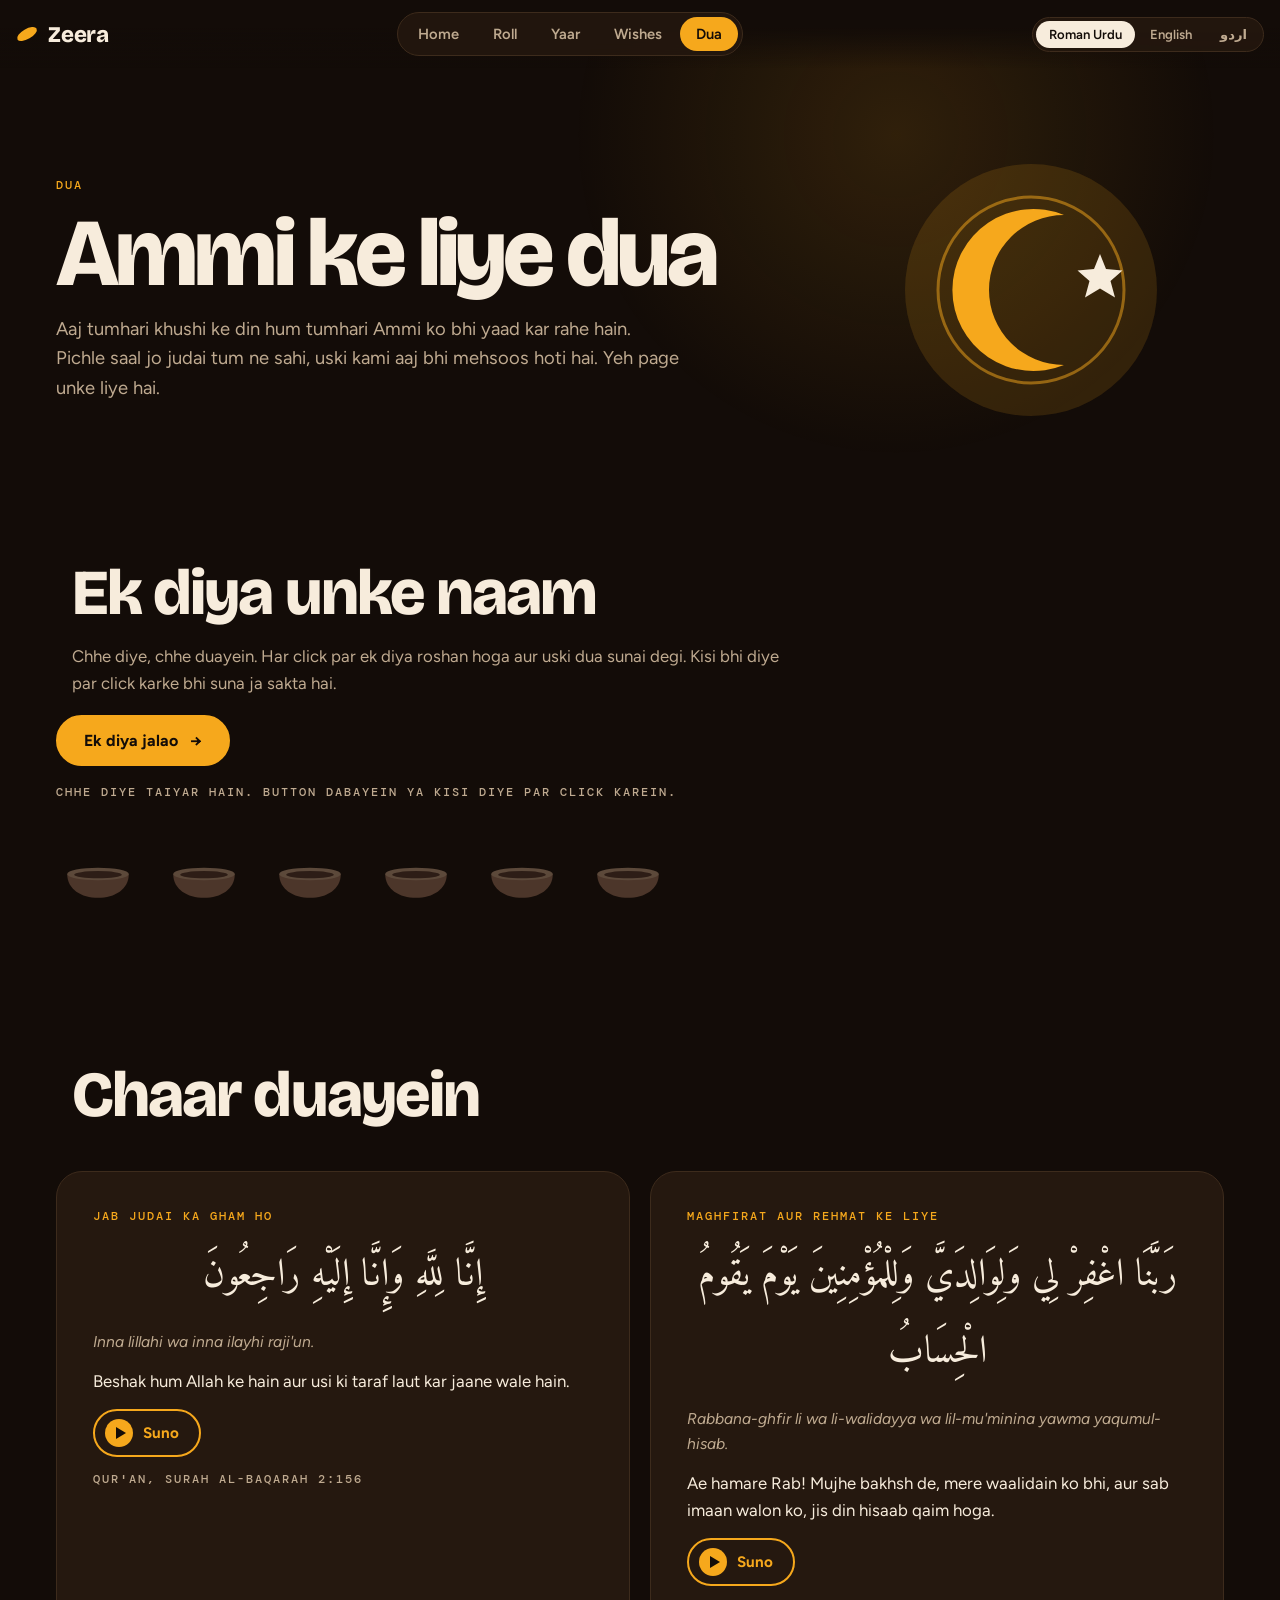
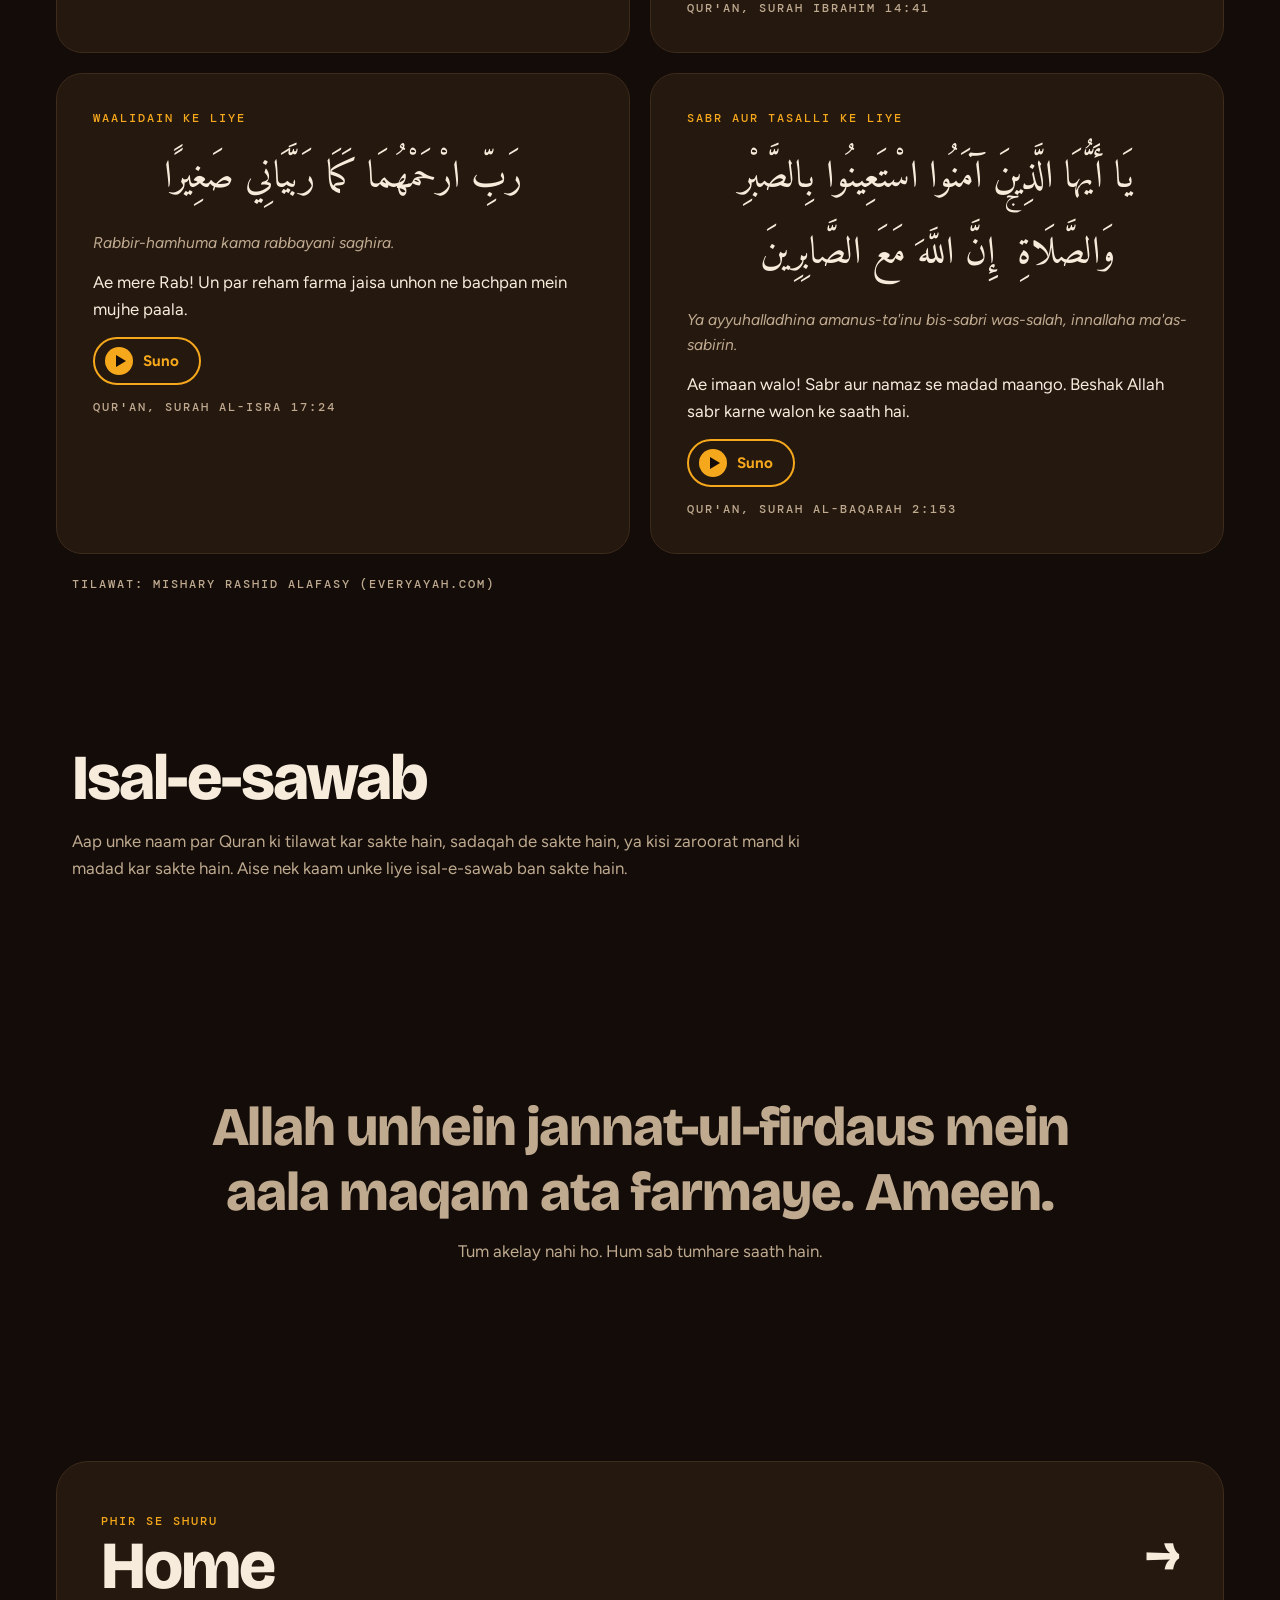
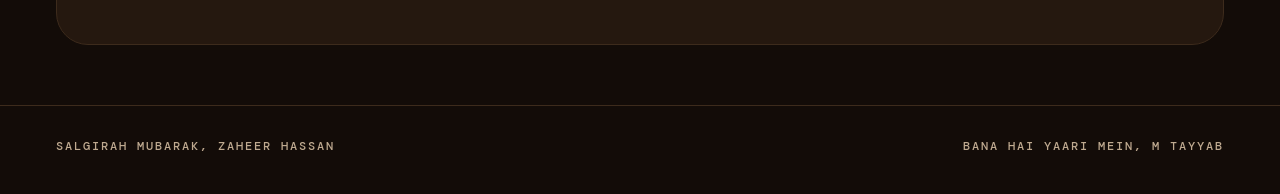
==== commit c71d2c5b: "add my name" ====
--- a/dua.html
+++ b/dua.html
@@ -42,7 +42,7 @@
 <section class="sec"><div class="in"><div class="closing rv"><p class="big2" data-i18n="d.final">Allah unhein jannat-ul-firdaus mein aala maqam ata farmaye. Ameen.</p><p data-i18n="d.alone">Tum akelay nahi ho. Hum sab tumhare saath hain.</p></div></div></section>
 <div class="in"><a class="next rv" href="index.html"><span><span class="mono" data-i18n="next.again">Phir se shuru</span><b data-i18n="n.home">Home</b></span><i aria-hidden="true">&rarr;</i></a></div>
 </main>
-<footer class="foot"><div class="in mono"><span data-i18n="foot.l">Salgirah mubarak, Zaheer Hassan</span><span data-i18n="foot.r">Bana hai yaari mein</span></div></footer></div>
+<footer class="foot"><div class="in mono"><span data-i18n="foot.l">Salgirah mubarak, Zaheer Hassan</span><span data-i18n="foot.r">Bana hai yaari mein, M Tayyab</span></div></footer></div>
 <script src="i18n.js"></script>
 <script src="script.js"></script>
 </body>
